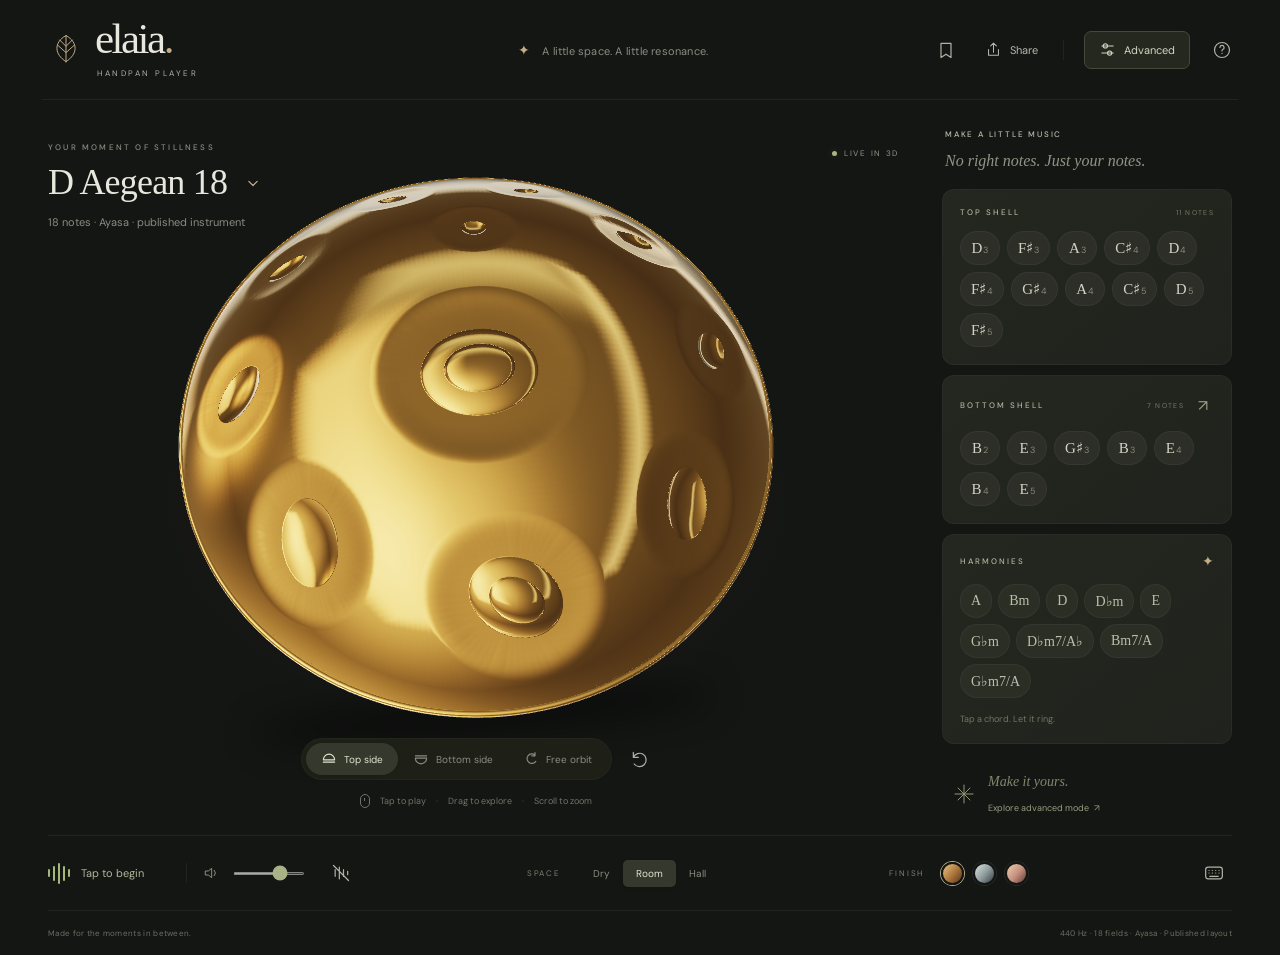
==== Elaia-handpan-player/index.html @ cd53989a "Publish Elaia player with a repeatable GitHub Pages workflow" ====
<!doctype html>
<html lang="en">
<head>
  <meta charset="utf-8">
  <meta name="viewport" content="width=device-width, initial-scale=1, viewport-fit=cover">
  <meta name="theme-color" content="#141614">
  <meta name="description" content="A handpan, a little space, and you. Play a realistic 3D handpan, explore scales, and create an instrument of your own.">
  <title>Elaia — Handpan Player</title>
  <link rel="icon" href="data:image/svg+xml,%3Csvg xmlns='http://www.w3.org/2000/svg' viewBox='0 0 64 64'%3E%3Crect width='64' height='64' rx='16' fill='%23141614'/%3E%3Cellipse cx='32' cy='32' rx='21' ry='21' fill='none' stroke='%23c2a77e' stroke-width='2'/%3E%3Cellipse cx='32' cy='32' rx='7' ry='7' fill='%23c2a77e'/%3E%3C/svg%3E">
  <link rel="stylesheet" href="./style.css">
</head>
<body>
  <div class="app">
    <header class="masthead">
      <a class="brand" href="./" aria-label="Elaia handpan player home">
        <svg viewBox="0 0 40 40" aria-hidden="true"><path d="M20 34C7 26 6 13 20 5c14 8 13 21 0 29Z"/><path d="M20 5v29M11 16l9 8 9-8M13 10l7 7 7-7"/></svg>
        <span>elaia<span class="brand-dot">.</span><small>HANDPAN PLAYER</small></span>
      </a>
      <span class="header-caption"><span class="tiny-star">✦</span> A little space. A little resonance.</span>
      <nav class="header-actions" aria-label="Player controls">
        <button id="library-btn" class="icon-button" aria-label="Saved layouts" title="Saved layouts"><svg viewBox="0 0 24 24"><path d="M6 4h12v17l-6-4-6 4Z"/></svg></button>
        <button id="share-btn" class="quiet-button"><svg viewBox="0 0 24 24"><path d="M12 16V3m-4 4 4-4 4 4M5 12v8h14v-8"/></svg><span>Share</span></button>
        <span class="header-divider"></span>
        <button id="advanced-btn" class="advanced-button" aria-pressed="false"><svg viewBox="0 0 24 24"><path d="M4 7h16M4 17h16"/><circle cx="9" cy="7" r="3"/><circle cx="15" cy="17" r="3"/></svg><span>Advanced</span></button>
        <button id="help-btn" class="icon-button help-button" aria-label="How to play"><svg viewBox="0 0 24 24"><circle cx="12" cy="12" r="9"/><path d="M9.5 9a2.5 2.5 0 1 1 3.3 2.4c-.8.4-.8 1.1-.8 1.8M12 16v.2"/></svg></button>
      </nav>
    </header>

    <main class="workspace">
      <section id="stage" class="stage" aria-label="3D handpan">
        <div class="instrument-heading">
          <span class="eyebrow">YOUR MOMENT OF STILLNESS</span>
          <button id="scale-btn" class="scale-button" aria-haspopup="dialog"><h1 id="scale-title">D Aegean 18</h1><svg viewBox="0 0 24 24"><path d="m7 10 5 5 5-5"/></svg></button>
          <p><span id="scale-subtitle">18 notes · Ayasa · published instrument</span><span id="custom-badge" class="custom-badge" hidden>Custom</span></p>
        </div>
        <div class="stage-badge"><span class="status-dot"></span><span>LIVE IN 3D</span></div>
        <div class="instrument-glow" aria-hidden="true"></div>
        <div class="ground-shadow" aria-hidden="true"></div>
        <canvas id="instrument" aria-label="Interactive 3D handpan. Tap a tone field to play; drag the shell to rotate." tabindex="0"></canvas>
        <div id="field-labels" class="field-labels" aria-hidden="true"></div>
        <div id="graphics-error" class="graphics-error" hidden><p>3D rendering is unavailable in this browser.</p><small>You can still play every note using the note buttons or keyboard.</small></div>
        <div id="edit-banner" class="edit-banner" hidden><span id="edit-message">Select a tone field to change its note.</span><button id="done-edit" class="text-button">Done <span>✓</span></button></div>
        <div class="view-controls">
          <div class="segmented view-segment" role="group" aria-label="Instrument view">
            <button data-view="top" class="active" aria-pressed="true"><svg viewBox="0 0 20 20"><path d="M3 11a7 7 0 0 1 14 0ZM3 14h14"/></svg>Top side</button>
            <button data-view="bottom" aria-pressed="false"><svg viewBox="0 0 20 20"><path d="M3 9a7 7 0 0 0 14 0ZM3 6h14"/></svg>Bottom side</button>
            <button data-view="free" aria-pressed="false"><svg viewBox="0 0 20 20"><path d="M15 5a6 6 0 1 0 1 8M15 2v4h-4"/></svg>Free orbit</button>
          </div>
          <button id="reset-view" class="icon-button" aria-label="Reset camera" title="Reset camera"><svg viewBox="0 0 24 24"><path d="M4 10a8 8 0 1 1 1 8M4 4v6h6"/></svg></button>
        </div>
        <p id="stage-hint" class="stage-hint"><span class="mouse-icon"></span> Tap to play <span>·</span> Drag to explore <span>·</span> Scroll to zoom</p>
      </section>

      <aside class="side-panel" aria-label="Notes and instrument settings">
        <div class="panel-intro"><span class="eyebrow">MAKE A LITTLE MUSIC</span><p>No right notes. Just your notes.</p></div>
        <section class="note-card">
          <div class="card-heading"><h2>TOP SHELL</h2><span id="top-count">9 NOTES</span></div>
          <div id="top-notes" class="note-grid"></div>
        </section>
        <section class="note-card bottom-card">
          <div class="card-heading"><h2>BOTTOM SHELL</h2><span id="bottom-count"></span><button id="bottom-view" class="mini-button" aria-label="View bottom shell" title="View bottom shell">↗</button></div>
          <div id="bottom-notes" class="note-grid"></div>
          <p id="bottom-empty" class="empty-notes">A little room for more.<br><button id="add-bottom-link" class="text-button">Add notes in advanced mode <span>↗</span></button></p>
        </section>
        <section class="note-card chord-card">
          <div class="card-heading"><h2>HARMONIES</h2><span class="tiny-star">✦</span></div>
          <div id="chords" class="chord-grid"></div>
          <p class="card-footnote">Tap a chord. Let it ring.</p>
        </section>

        <section id="advanced-panel" class="advanced-panel" hidden>
          <div class="section-divider"><span>YOUR INSTRUMENT, YOUR WAY</span></div>
          <div class="setting-row"><label>Sound</label><div class="segmented"><button data-sound="ayasa" class="active" aria-pressed="true">Ayasa previews</button><button data-sound="modeled" aria-pressed="false">Modeled</button></div></div>
          <p id="sample-status" class="editor-hint" aria-live="polite">Ayasa preview recordings · load when you begin</p>
          <div class="setting-row"><label>Concert pitch</label><div id="pitch-control" class="segmented"><button data-pitch="440" class="active" aria-pressed="true">440 Hz</button><button data-pitch="432" aria-pressed="false">432 Hz</button></div></div>
          <div class="setting-row"><label>Transpose</label><div class="stepper"><button id="transpose-down" aria-label="Transpose down one semitone">−</button><output id="transpose-value">Original</output><button id="transpose-up" aria-label="Transpose up one semitone">+</button></div></div>
          <div class="editor-heading"><h2>LAYOUT EDITOR</h2><div class="history-controls"><button id="undo-btn" class="mini-button" aria-label="Undo" disabled>↶</button><button id="redo-btn" class="mini-button" aria-label="Redo" disabled>↷</button></div></div>
          <div class="segmented editor-tools" role="group" aria-label="Editing tool"><button data-tool="select" class="active" aria-pressed="true">Edit &amp; drag</button><button data-tool="add" aria-pressed="false">+ Add note</button></div>
          <p id="editor-hint" class="editor-hint">Click to edit a note. Drag a field to move it.</p>
          <div id="add-settings" class="add-settings" hidden><div class="add-inputs"><label>Note<select id="add-note" aria-label="Note to add"></select></label><label>Shell<select id="add-side" aria-label="Shell for new note"><option value="top">Top</option><option value="bottom">Bottom</option></select></label></div><button id="place-note-btn" class="primary-button">Add note</button><p>Placed in an open spot automatically. Drag it anywhere after adding.</p></div>
          <div id="field-inspector" class="field-inspector" hidden>
            <div class="inspector-heading"><span>SELECTED TONE FIELD</span><div class="inspector-actions"><button id="audition-btn" class="mini-button" aria-label="Play selected note">▷</button><button id="close-inspector" class="mini-button" aria-label="Close tone field editor">×</button></div></div>
            <div class="note-editor"><select id="field-note" aria-label="Tone field note"></select><span id="field-frequency"></span></div>
            <div class="field-semitones"><button id="field-down" class="subtle-button">− semitone</button><button id="field-up" class="subtle-button">+ semitone</button></div>
            <div class="setting-row"><label>Shell</label><div class="segmented"><button data-side="top" aria-pressed="true">Top</button><button data-side="bottom" aria-pressed="false">Bottom</button></div></div>
            <div class="setting-row"><label for="field-shape">Field shape</label><select id="field-shape" aria-label="Tone field shape"><option value="dome">Convex · dome</option><option value="dimple">Concave · dimple</option><option value="pure">Pure · small dimple</option></select></div>
            <label class="range-label" for="field-size">Field size <output id="field-size-value"></output></label><input id="field-size" type="range" min="0.07" max="0.4" step="0.005">
            <label class="range-label" for="field-angle">Rotation <output id="field-angle-value"></output></label><input id="field-angle" type="range" min="-180" max="180" step="1">
            <button id="remove-field" class="danger-button"><svg viewBox="0 0 24 24"><path d="M4 7h16M9 7V4h6v3M6 7l1 13h10l1-13M10 11v5M14 11v5"/></svg>Remove tone field</button>
          </div>
          <button id="save-btn" class="primary-button"><svg viewBox="0 0 24 24"><path d="M5 3h12l4 4v14H3V3ZM7 3v6h9V3M7 21v-8h10v8"/></svg>Save this instrument</button>
          <button id="reset-layout" class="text-button reset-layout">Restore original layout</button>
        </section>
        <div id="normal-panel-footer" class="panel-footer"><svg viewBox="0 0 24 24"><path d="M12 3v18M3 12h18M6 6l12 12M6 18 18 6"/></svg><p>Make it yours.<br><button id="customize-link" class="text-button">Explore advanced mode <span>↗</span></button></p></div>
      </aside>
    </main>

    <div class="bottom-bar">
      <div class="sound-controls">
        <button id="sound-btn" class="sound-button" aria-label="Enable audio"><span class="sound-wave"><i></i><i></i><i></i><i></i><i></i></span><span id="sound-label">Tap to begin</span></button>
        <span class="toolbar-divider"></span>
        <label class="volume-control" title="Volume"><svg viewBox="0 0 24 24" aria-hidden="true"><path d="m4 9 4 0 5-4v14l-5-4H4ZM17 8a6 6 0 0 1 0 8"/></svg><input id="volume" type="range" aria-label="Volume" min="0" max="1" step="0.01" value="0.7"></label>
        <button id="damp-btn" class="icon-button" aria-label="Damp all notes" title="Damp all notes (M)"><svg viewBox="0 0 24 24"><path d="M5 8v8M10 5v14M15 8v8M20 10v4M3 3l18 18"/></svg></button>
      </div>
      <div class="ambience-control"><span class="toolbar-label">SPACE</span><div class="segmented"><button data-space="dry" aria-pressed="false">Dry</button><button data-space="room" class="active" aria-pressed="true">Room</button><button data-space="hall" aria-pressed="false">Hall</button></div></div>
      <div class="finish-control"><span class="toolbar-label">FINISH</span><button data-finish="ember" class="finish-swatch ember active" aria-label="Ember bronze finish" aria-pressed="true" title="Ember bronze"></button><button data-finish="silver" class="finish-swatch silver" aria-label="Brushed steel finish" aria-pressed="false" title="Brushed steel"></button><button data-finish="rose" class="finish-swatch rose" aria-label="Rose copper finish" aria-pressed="false" title="Rose copper"></button></div>
      <button id="keyboard-btn" class="icon-button" aria-label="Show keyboard shortcuts" aria-pressed="false" title="Keyboard shortcuts"><svg viewBox="0 0 24 24"><rect x="2" y="5" width="20" height="14" rx="3"/><path d="M6 9h.1M10 9h.1M14 9h.1M18 9h.1M6 12h.1M10 12h.1M14 12h.1M18 12h.1M7 16h10"/></svg></button>
    </div>
    <footer class="page-footer"><span>Made for the moments in between.</span><span id="instrument-meta">440 Hz · 18 fields · Ayasa · Published layout</span></footer>
  </div>

  <dialog id="scale-dialog" class="modal scale-modal">
    <div class="modal-heading"><div><span class="eyebrow">FIND YOUR VOICE</span><h2>A world of scales.</h2></div><button class="icon-button close-dialog" aria-label="Close scale picker">×</button></div>
    <label class="search-box"><svg viewBox="0 0 24 24"><circle cx="10" cy="10" r="6"/><path d="m15 15 5 5"/></svg><input id="scale-search" type="search" placeholder="Search a scale, key, or number of notes…" aria-label="Search scales"></label>
    <div id="scale-filters" class="scale-filters"><button data-family="All" class="active">15 Ayasa instruments</button></div>
    <div id="scale-list" class="scale-list"></div>
    <p class="modal-footnote">Every scale is a different place to wander. Your current instrument is remembered automatically.</p>
  </dialog>
  <dialog id="save-dialog" class="modal compact-modal">
    <div class="modal-heading"><div><span class="eyebrow">KEEP THE GOOD THINGS</span><h2>Save your instrument.</h2></div><button class="icon-button close-dialog" aria-label="Close save dialog">×</button></div>
    <form id="save-form"><label for="layout-name">Instrument name</label><input id="layout-name" maxlength="64" required placeholder="My evening handpan"><p>Keep a named copy on this device and get a link that recreates the whole instrument.</p><button class="primary-button" type="submit">Save &amp; get link</button></form>
  </dialog>
  <dialog id="library-dialog" class="modal compact-modal">
    <div class="modal-heading"><div><span class="eyebrow">YOUR COLLECTION</span><h2>Saved instruments.</h2></div><button class="icon-button close-dialog" aria-label="Close saved layouts">×</button></div>
    <div id="saved-list" class="saved-list"></div>
    <div class="library-actions"><button id="new-save-btn" class="primary-button">Save current</button><button id="export-btn" class="subtle-button">Export JSON ↗</button><button id="import-btn" class="subtle-button">Import JSON</button><input id="import-file" type="file" accept=".json,application/json" hidden></div>
  </dialog>
  <dialog id="share-dialog" class="modal compact-modal">
    <div class="modal-heading"><div><span class="eyebrow">A LITTLE RESONANCE, TOGETHER</span><h2 id="share-heading">Pass it on.</h2></div><button class="icon-button close-dialog" aria-label="Close sharing">×</button></div>
    <p>This link carries your notes, both shell layouts, tuning, and finish. Anyone with it can play your instrument.</p>
    <p id="share-saved" class="share-saved" hidden></p>
    <p id="share-local" hidden>This address is local to this device. Open Elaia on a publicly hosted address to share it with someone else.</p>
    <label for="share-url">Instrument link</label><input id="share-url" readonly><button id="copy-link-btn" class="primary-button">Copy link</button><button id="native-share-btn" class="subtle-button native-share" hidden>Share with an app ↗</button>
  </dialog>
  <dialog id="help-dialog" class="modal compact-modal">
    <div class="modal-heading"><div><span class="eyebrow">LESS THINKING, MORE PLAYING</span><h2>Meet your handpan.</h2></div><button class="icon-button close-dialog" aria-label="Close help">×</button></div>
    <div class="help-items"><p><b>Play.</b> Tap a tone field or a note button. Use more than one finger for chords. Tap the bare shell for a percussive touch.</p><p><b>Explore.</b> Drag the shell to orbit. Scroll or pinch to zoom. Flip to the bottom to discover another side. Right or middle drag always orbits, including while editing.</p><p><b>Make it yours.</b> In Advanced, click a field to change its pitch or drag it directly to move it. Add note places your chosen pitch automatically on either shell; drag it to adjust. Tuning, transpose, size, and rotation are here too.</p><p><b>Keep it.</b> Your current layout stays on this device automatically. Save &amp; get link keeps a named copy and gives you a URL that recreates it, including every custom field.</p><p><b>Keyboard.</b> <kbd>Space</kbd> plays the first field, then <kbd>A</kbd> through <kbd>;</kbd>, then <kbd>Q</kbd> through <kbd>P</kbd>. Hold <kbd>Shift</kbd> for a soft touch; <kbd>Alt</kbd> for a stronger strike. <kbd>M</kbd> damps. <kbd>Esc</kbd> exits editing.</p></div>
  </dialog>
  <div id="toast" class="toast" role="status" aria-live="polite" hidden></div>
  <noscript><p class="noscript">Elaia needs JavaScript to render and play your handpan.</p></noscript>
  <script type="module" src="./app.js"></script>
</body>
</html>
---- Elaia-handpan-player/style.css ----
@font-face{font-family:Elaia Sans;src:url("./fonts/dm-sans.ttf") format("truetype");font-display:swap;font-weight:100 900}
:root{color-scheme:dark;--bg:#141614;--panel:#1c1f1b;--card:#22241f;--line:#ffffff0f;--text:#e8e7de;--muted:#8a8c80;--accent:#c5ad86;--gold:#d5b486;--sans:"Elaia Sans",sans-serif;--serif:Georgia,"Times New Roman",serif}
*{box-sizing:border-box}
body{margin:0;background:var(--bg);color:var(--text);font-family:var(--sans);font-size:13px;-webkit-font-smoothing:antialiased}
button,input,select{font:inherit}
button{cursor:pointer;color:inherit;border:0;background:none;touch-action:manipulation}
button,a,canvas{-webkit-tap-highlight-color:transparent}
button:disabled{opacity:.3;cursor:default}
button,select,a,input{outline-offset:5px}
button:focus-visible,a:focus-visible,select:focus-visible,input:focus-visible{outline:2px solid var(--accent)}
button{transition:background .18s,color .18s,border-color .18s}
svg{width:20px;height:20px;fill:none;stroke:currentColor;stroke-width:1.45;stroke-linecap:round;stroke-linejoin:round;flex-shrink:0}
[hidden]{display:none!important}
.app{max-width:1920px;margin:auto;min-height:100svh;display:flex;flex-direction:column}
.masthead{height:100px;min-height:100px;margin:0 42px;padding:0 6px;display:flex;align-items:center;justify-content:space-between;border-bottom:1px solid var(--line);gap:24px}
.brand{display:flex;align-items:center;gap:11px;text-decoration:none;color:var(--text)}
.brand>svg{height:44px;width:36px;color:var(--accent);stroke-width:1.1}
.brand>span{font:43px/.85 var(--serif);letter-spacing:-2.5px}.brand-dot{color:var(--accent)}
.brand small{display:block;font:8px var(--sans);letter-spacing:2.5px;padding:10px 0 0 2px;color:#afb1a3}
.header-caption{color:var(--muted);font-size:11px;letter-spacing:.2px;margin-left:100px}
.tiny-star{color:var(--accent);font-size:14px}.header-caption .tiny-star{margin-right:9px}
.header-actions{display:flex;align-items:center;gap:16px}
.icon-button{display:grid;place-items:center;width:36px;height:36px;border-radius:8px;color:#afb2a5;flex-shrink:0}
.icon-button:hover{background:#ffffff08;color:var(--text)}
.quiet-button,.advanced-button{display:flex;align-items:center;gap:8px;font-size:11px;height:38px;border-radius:7px}
.quiet-button{color:#b5b8ab;padding:0 5px}.quiet-button:hover{color:var(--text)}
.quiet-button svg,.advanced-button svg{width:17px;height:17px}
.advanced-button{border:1px solid #45493a;background:#24281e;padding:0 14px;color:#d3d7c2}
.advanced-button:hover,.advanced-button[aria-pressed=true]{background:#3b402c;border-color:#656e4b}
.header-divider{height:20px;width:1px;background:var(--line);margin:0 4px}
.help-button{width:26px}
.workspace{display:grid;grid-template-columns:minmax(0,1fr) 290px;gap:38px;padding:0 48px;flex:1;min-height:660px}
.stage{position:relative;min-width:0;min-height:660px;z-index:0}
.instrument-heading{position:absolute;top:37px;left:0;z-index:2;pointer-events:none}
.eyebrow{color:var(--muted);font-size:8px;font-weight:500;letter-spacing:2.2px}
.scale-button{pointer-events:auto;display:flex;align-items:center;gap:16px;padding:9px 0 0}
h1{font:normal 36px/1.1 var(--serif);letter-spacing:-.8px;margin:0}
.scale-button svg{width:20px;color:var(--accent);transition:transform .2s}
.scale-button:hover svg{transform:translateY(3px)}
.instrument-heading p{font-size:11px;color:var(--muted);margin-top:12px;display:flex;gap:10px;align-items:center}
.custom-badge{font-size:9px;color:var(--accent);padding:3px 6px;border:1px solid #c5ad8630;border-radius:4px}
.stage-badge{position:absolute;right:5px;top:48px;display:flex;align-items:center;gap:7px;font-size:8px;letter-spacing:1.7px;color:#919684}
.status-dot{width:5px;height:5px;background:#a7b87e;border-radius:50%;box-shadow:0 0 9px #8aab4444}
#instrument{position:absolute;inset:0;width:100%;height:100%;z-index:1;touch-action:none;outline-offset:-6px}
#instrument:focus{outline:none}#instrument:focus-visible{outline:1px solid #b9b89166}
.instrument-glow{position:absolute;left:10%;top:22%;width:80%;height:65%;background:radial-gradient(ellipse,#ab773715,transparent 67%);pointer-events:none}
.ground-shadow{position:absolute;left:24%;bottom:14%;width:54%;height:5%;border-radius:50%;background:#000;opacity:.5;filter:blur(18px);transform:rotate(-5deg)}
.view-controls{position:absolute;bottom:55px;left:50%;transform:translateX(-50%);display:flex;align-items:center;gap:12px;z-index:3;white-space:nowrap}
.segmented{display:flex;align-items:center;padding:3px;background:#20231d;border:1px solid #ffffff07;border-radius:7px}
.segmented button{padding:7px 10px;font-size:10px;color:var(--muted);border-radius:5px;white-space:nowrap}
.segmented button:hover{color:var(--text);background:#ffffff04}
.segmented button.active,.segmented button[aria-pressed=true]{background:#35392d;color:#e0e3d0;box-shadow:0 1px 3px #0002}
.view-segment{background:#20231ae0;backdrop-filter:blur(10px);border-radius:30px;padding:4px}
.view-segment button{border-radius:20px;display:flex;align-items:center;gap:7px;padding:8px 15px;font-size:10px}
.view-segment button svg{width:16px;height:16px}
.view-controls>.icon-button{width:27px}
.stage-hint{position:absolute;bottom:18px;left:0;right:0;text-align:center;font-size:9px;color:#6f7467;display:flex;align-items:center;justify-content:center;gap:10px;z-index:2;pointer-events:none}
.stage-hint>span:not(.mouse-icon){color:#4d5344}
.mouse-icon{width:10px;height:14px;border:1px solid #6f7467;border-radius:5px;position:relative}
.mouse-icon:before{content:"";position:absolute;top:3px;left:3px;height:3px;border-left:1px solid}
.side-panel{align-self:center;padding:24px 0 16px;position:relative;z-index:2}
.panel-intro{padding:0 3px 19px}.panel-intro .eyebrow{font-size:8px;letter-spacing:1.8px;color:#b9beab}.panel-intro p{font:italic 16px var(--serif);color:#8f9584;margin:11px 0 0}
.note-card{background:linear-gradient(140deg,#24271f,#20231d);padding:17px;border:1px solid #ffffff09;border-radius:12px;margin-bottom:10px}
.card-heading{display:flex;align-items:center;justify-content:space-between;gap:8px;margin-bottom:14px}
.card-heading h2,.editor-heading h2{font-size:8px;font-weight:500;letter-spacing:2px;margin:0;color:#aeb49e}
.card-heading>span:not(.tiny-star){font-size:7px;letter-spacing:1.3px;color:#737b65}
.note-grid{display:flex;gap:7px;flex-wrap:wrap}
.note-chip{position:relative;min-width:40px;min-height:34px;padding:6px 10px;background:#2c2e27;border:1px solid #ffffff0b;border-radius:22px;font:15px var(--serif);color:#d1d4c2}
.note-chip sub{font:9px var(--sans);color:#858b78;margin-left:1px;vertical-align:baseline}
.note-chip:hover{border-color:#a08c6266;background:#38392d}
.note-chip.selected{border-color:var(--accent);background:#443c2e;color:#f1d6ac;box-shadow:0 0 15px #b7945020}
.note-chip.sounding{color:#f4d8a6;border-color:#d3ad68;background:#51432d;box-shadow:0 0 18px #d4ab6630}
.note-chip kbd{position:absolute;bottom:-4px;right:0;font:7px var(--sans);color:#e4d8ba;background:#55513f;padding:1px 3px;border-radius:3px}
.bottom-card .card-heading>span{margin-left:auto}.mini-button{font-size:16px;padding:0;color:#959c83;min-width:22px;min-height:24px}.mini-button:hover{color:var(--accent)}
.empty-notes{font-size:11px;color:#858c76;line-height:1.8;margin:0 0 2px}
.text-button{padding:0;font-size:10px;color:#c0c6ae}.text-button span{color:#8f987b;margin-left:3px}.text-button:hover{color:var(--gold)}
.empty-notes .text-button{font-size:9px;color:#a1aa8f}
.chord-grid{display:flex;flex-wrap:wrap;gap:6px}
.chord-chip{font:14px var(--serif);padding:7px 10px;min-height:34px;border:1px solid #ffffff0b;border-radius:22px;color:#b9c0aa;background:#2a2e24}
.chord-chip:hover,.chord-chip.sounding{border-color:#727e4c;color:#dee9be;background:#363f27}
.card-footnote{font-size:9px;color:#6e7860;margin:15px 0 1px}
.panel-footer{display:flex;gap:12px;align-items:center;padding:15px 10px 0;color:#7f896e}.panel-footer>svg{color:#8d9877;width:24px;height:24px;stroke-width:1}
.panel-footer p{font:italic 14px/1.8 var(--serif);margin:0}.panel-footer button{font-family:var(--sans);font-style:normal;font-size:9px;color:#939e80}
.bottom-bar{min-height:76px;margin:0 48px;border-top:1px solid var(--line);border-bottom:1px solid var(--line);display:flex;align-items:center;justify-content:space-between;gap:22px}
.sound-controls,.ambience-control,.finish-control{display:flex;align-items:center;gap:16px}
.sound-button{display:flex;align-items:center;gap:11px;color:#aeb699;font-size:11px;padding:8px 0;min-width:122px}
.sound-wave{height:22px;display:flex;align-items:center;gap:3px}.sound-wave i{width:2px;background:#a5b879;border-radius:2px;height:8px}.sound-wave i:nth-child(2),.sound-wave i:nth-child(4){height:15px}.sound-wave i:nth-child(3){height:21px}
.sound-button.is-on .sound-wave i{animation:wave 1.4s ease-in-out infinite alternate}.sound-button.is-on .sound-wave i:nth-child(2){animation-delay:-.8s}.sound-button.is-on .sound-wave i:nth-child(3){animation-delay:-.3s}.sound-button.is-on .sound-wave i:nth-child(4){animation-delay:-.5s}
@keyframes wave{to{transform:scaleY(.5);opacity:.7}}
.toolbar-divider{height:20px;width:1px;background:var(--line)}
.volume-control{display:flex;gap:12px;align-items:center;color:#8c977b}.volume-control svg{width:16px;height:16px}.volume-control input{width:72px}
input[type=range]{accent-color:#a9b187;height:3px;cursor:pointer}
.toolbar-label{font-size:8px;letter-spacing:1.8px;color:#7a826f}
.ambience-control .segmented{background:none;border:0}.ambience-control .segmented button{padding:7px 13px;font-size:10px}
.finish-control{gap:9px}.finish-control>.toolbar-label{margin-right:8px}
.finish-swatch{width:23px;height:23px;border-radius:50%;border:2px solid var(--bg);position:relative;box-shadow:0 0 0 1px #ffffff15}
.finish-swatch.ember{background:linear-gradient(130deg,#ebc383,#ae783c 52%,#57341c)}.finish-swatch.silver{background:linear-gradient(130deg,#dfe4e4,#8f9c9d 52%,#343f42)}.finish-swatch.rose{background:linear-gradient(130deg,#eed0ae,#c6917f 52%,#613d32)}
.finish-swatch.active{box-shadow:0 0 0 1px #b4aa87}.finish-swatch:hover{transform:scale(1.08)}
.page-footer{display:flex;align-items:center;justify-content:space-between;margin:0 48px;min-height:44px;font-size:8px;color:#69705f;letter-spacing:.3px}
.page-footer i{font-style:normal;margin:0 9px;color:#434b3a}
.field-labels{position:absolute;inset:0;pointer-events:none;z-index:2;overflow:hidden}
.field-label{position:absolute;transform:translate(-50%,-50%);color:#fff4dd;background:#1618119c;border:1px solid #e8d4af30;border-radius:20px;padding:4px 8px;font-size:10px;backdrop-filter:blur(4px);white-space:nowrap;opacity:.9}
.field-label.selected{background:#cbb086e6;color:#262019;border-color:#f6dcb9}
.edit-banner{position:absolute;bottom:112px;left:50%;transform:translateX(-50%);display:flex;gap:18px;align-items:center;border:1px solid #8a936a30;background:#24281ee8;backdrop-filter:blur(12px);border-radius:8px;z-index:3;padding:12px 16px;font-size:11px;color:#c7ccb8;max-width:90%;white-space:nowrap}
.graphics-error{position:absolute;top:42%;left:20%;right:20%;text-align:center;z-index:2;color:#d1c7ac;line-height:1.7;background:#20221ac9;padding:20px;border-radius:12px}
.graphics-error small{color:#9c9f8c}
.advanced-panel{margin-top:23px}.section-divider{border-top:1px solid #ffffff13;margin:5px 0 20px;padding-top:18px;font-size:7px;letter-spacing:1.7px;color:#8e967e}
.setting-row{display:flex;align-items:center;justify-content:space-between;gap:8px;margin-bottom:15px}.setting-row>label{font-size:11px;color:#acb29d}
.stepper{display:flex;align-items:center;border:1px solid #ffffff0b;background:#22261d;border-radius:7px}.stepper button{padding:6px 11px;font-size:17px;color:#c1c9ac}.stepper output{min-width:76px;text-align:center;font-size:10px;color:#9fa98b}
.editor-heading{display:flex;justify-content:space-between;align-items:center;margin:26px 0 12px}.history-controls{display:flex;gap:5px}
.editor-tools button{flex:1;padding:8px 12px}
.editor-hint{color:#89967a;font-size:10px;line-height:1.6;margin:11px 0 15px}
.add-settings{display:flex;align-items:center;flex-wrap:wrap;gap:10px;font-size:11px;color:#b7bda8}.add-settings p{font-size:10px;line-height:1.6;color:#8e987d;margin:0}
.add-inputs{display:flex;width:100%;gap:12px}.add-inputs label{display:flex;flex:1;flex-direction:column;gap:6px;font-size:10px}.add-inputs select{width:100%}.add-settings .primary-button{margin:0;min-height:38px}.share-saved{padding:10px 13px;border:1px solid #92aa5644;border-radius:7px;background:#92aa5610}.saved-share{font-size:10px;color:#bac2aa;padding:10px 5px}
select{background:#2b3023;border:1px solid #4c5540;color:#e2e7d6;padding:8px 10px;border-radius:6px}
.field-inspector{border:1px solid #7e895533;background:#20261b;border-radius:10px;padding:15px;margin:15px 0}
.inspector-heading{display:flex;justify-content:space-between;align-items:center;color:#8b9876;font-size:7px;letter-spacing:1.6px}
.inspector-actions{display:flex;gap:7px}
.note-editor{display:flex;justify-content:space-between;align-items:center;margin:11px 0}.note-editor select{font:22px var(--serif);min-width:105px}.note-editor>span{font-size:10px;color:#8e9a7a}
.field-semitones{display:flex;gap:8px;margin:10px 0 20px}.field-semitones button{flex:1;font-size:9px;padding:6px}
.subtle-button{border:1px solid #ffffff13;border-radius:6px;padding:9px 12px;font-size:11px;color:#bac2aa;background:#252c1e}.subtle-button:hover{background:#35412a}
.range-label{display:flex;justify-content:space-between;font-size:10px;color:#a5b393;margin:15px 0 10px}.range-label output{color:#7f8d6c}.field-inspector>input{width:100%;margin:2px 0 5px}
.danger-button{display:flex;align-items:center;gap:6px;color:#b5957d;font-size:10px;margin-top:20px;padding:5px 0}.danger-button svg{width:14px;height:14px}.danger-button:hover{color:#e0a989}
.primary-button{display:flex;align-items:center;justify-content:center;gap:10px;width:100%;min-height:43px;background:#b9b891;color:#242719;border:1px solid #d4d0a730;border-radius:7px;font-size:11px;font-weight:500;margin-top:18px}
.primary-button:hover{background:#d1c6a0}.primary-button svg{width:16px;height:16px}
.reset-layout{display:block;margin:16px auto 8px;color:#858e74;font-size:9px}
body.advanced .workspace{grid-template-columns:minmax(0,1fr) 310px;align-items:start}
body.advanced .stage{position:sticky;top:0;height:min(820px,calc(100svh - 70px))}
body.advanced .side-panel{align-self:start;padding-top:35px}
body.advanced .panel-intro{display:none}
body.advanced .note-card{padding:14px;margin-bottom:8px}
body.advanced .note-chip{min-height:32px;padding:5px 10px;font-size:14px}
body.advanced .card-heading{margin-bottom:10px}
body.advanced .chord-card{display:none}
.modal{color:var(--text);border:1px solid #ffffff12;background:linear-gradient(145deg,#282c22,#1c2119);border-radius:18px;padding:30px;box-shadow:0 30px 120px #0008;width:660px;max-width:calc(100% - 32px);max-height:85svh;overflow:auto}
.modal::backdrop{background:#0a0d09bb;backdrop-filter:blur(12px)}
.modal-heading{display:flex;justify-content:space-between;align-items:start;gap:16px;margin-bottom:24px}.modal-heading h2{font:normal 30px/1.2 var(--serif);letter-spacing:-.4px;margin:11px 0 0}.close-dialog{font:25px var(--sans);margin-top:-6px}
.search-box{display:flex;align-items:center;gap:10px;padding:0 14px;background:#161c12;border:1px solid #454f354d;border-radius:8px;color:#839074}.search-box input{width:100%;border:0;background:none;outline:none;color:#d9e1ca;padding:14px 0;font-size:11px}.search-box svg{width:17px}.search-box input::placeholder{color:#758267}
.scale-filters{display:flex;gap:7px;flex-wrap:wrap;margin:20px 0}.scale-filters button{font-size:10px;color:#8e9b7a;padding:7px 10px;border-radius:6px}.scale-filters button.active{background:#455034;color:#d0deba}
.scale-list{display:grid;grid-template-columns:1fr 1fr;gap:9px;max-height:390px;overflow:auto;overscroll-behavior:contain}
.scale-option{display:flex;flex-direction:column;text-align:left;gap:8px;padding:17px;border:1px solid #ffffff0b;background:#30372750;border-radius:9px}
.scale-option:hover,.scale-option.current{background:#3c452d;border-color:#85975766}
.scale-option b{font:18px var(--serif);color:#d8dfc6}.scale-option span{font-size:9px;color:#85966f}.scale-option small{font-size:10px;color:#9eab8b;line-height:1.5}
.modal-footnote{color:#788868;font-size:10px;line-height:1.6;margin:22px 0 0}
.compact-modal{width:440px}.compact-modal>p,.compact-modal form>p{font-size:11px;line-height:1.8;color:#9daa88;margin:15px 0 20px}.compact-modal label{display:block;font-size:10px;color:#b1bda0;margin-bottom:9px}
.compact-modal input:not([type=file]){width:100%;padding:12px 14px;color:var(--text);background:#182014;border:1px solid #53634266;border-radius:7px}
#share-url{font-size:10px}.native-share{margin-top:10px;width:100%}
.help-items p{font-size:12px;line-height:1.8;color:#9eaf89;margin:18px 0}.help-items b{color:#dde6ce;font-weight:500}
kbd{font-size:10px;color:#d2dabb;background:#424b34;border:1px solid #76855c33;padding:1px 4px;border-radius:3px}
.saved-list{display:flex;flex-direction:column;gap:8px}.saved-item{display:flex;gap:8px;align-items:center;border:1px solid #ffffff0a;background:#30392780;border-radius:7px;padding:5px 8px}
.saved-load{flex:1;text-align:left;padding:10px}.saved-load b{font:18px var(--serif);display:block;margin-bottom:6px}.saved-load span{font-size:9px;color:#90a07d}.saved-remove{font-size:18px;color:#8e987c;padding:10px}
.library-actions{display:flex;flex-wrap:wrap;gap:8px;margin-top:16px}.library-actions .primary-button{margin:0}.library-actions .subtle-button{flex:1;margin-top:2px}
.empty-library{font-size:12px;color:#a1b18b;line-height:1.8;padding:5px 0 15px}
.toast{position:fixed;bottom:34px;left:50%;transform:translateX(-50%);z-index:20;background:#404b2feF;border:1px solid #a1af7944;border-radius:9px;padding:13px 20px;color:#e0e8ce;font-size:12px;max-width:calc(100% - 28px);box-shadow:0 8px 35px #0004}
.noscript{padding:24px;text-align:center;color:var(--accent)}
@media(min-width:1600px){.workspace{padding:0 70px;gap:55px;grid-template-columns:minmax(0,1fr) 330px}.masthead,.bottom-bar,.page-footer{margin-left:70px;margin-right:70px}.stage{min-height:780px}.note-card{padding:24px}.note-chip{min-width:45px;min-height:39px}.side-panel{padding-top:40px}.stage-hint{bottom:22px}.view-controls{bottom:60px}.instrument-heading{top:46px}}
@media(max-width:1100px){.masthead{margin:0 26px;height:88px;min-height:88px}.header-caption{margin-left:0;font-size:10px}.workspace{padding:0 30px;gap:20px;grid-template-columns:minmax(0,1fr) 250px;min-height:600px}.stage{min-height:600px}.note-card{padding:16px}.note-chip{padding:6px 10px;min-width:39px;font-size:14px}.bottom-bar,.page-footer{margin-left:30px;margin-right:30px}.bottom-bar{gap:15px}.sound-controls{gap:9px}.ambience-control{gap:7px}.finish-control{gap:7px}.instrument-heading h1{font-size:32px}.stage-badge{top:45px;font-size:7px}.header-actions{gap:10px}}
@media(max-width:820px){.header-caption{display:none}.workspace{grid-template-columns:minmax(0,1fr) 225px;padding:0 22px;gap:15px}.stage{min-height:550px}.workspace{min-height:550px}.instrument-heading{top:30px}.instrument-heading .eyebrow{font-size:7px;letter-spacing:1.7px}.stage-badge{display:none}.note-card{padding:14px}.note-grid{gap:5px}.note-chip{min-width:36px;padding:6px 8px}.panel-intro p{font-size:14px}.bottom-bar,.page-footer{margin-left:22px;margin-right:22px}.toolbar-label{display:none}.volume-control{gap:8px}.volume-control input{width:60px}.ambience-control .segmented button{padding:7px 9px}.sound-button{min-width:106px;font-size:10px}.view-segment button{padding:8px 10px;font-size:9px;gap:4px}.view-controls{gap:5px}.page-footer{font-size:7px}body.advanced .workspace{grid-template-columns:minmax(0,1fr) 270px}}
@media(max-width:620px){
  .masthead{height:80px;min-height:80px;margin:0 20px;padding:0;gap:10px}.brand>span{font-size:35px}.brand>svg{height:36px;width:28px}.brand{gap:8px}.brand small{font-size:6px;letter-spacing:1.8px;padding-top:8px}.header-actions{gap:8px}.header-divider,.help-button{display:none}.quiet-button{padding:0 4px}.quiet-button span{display:none}.advanced-button{padding:0 10px;height:34px;font-size:10px}.header-actions>.icon-button{width:28px}.advanced-button svg{width:15px}
  .workspace{display:flex;flex-direction:column;padding:0 20px;gap:0;min-height:0}.stage{height:490px;min-height:0;margin:0 -20px}.instrument-heading{top:26px;left:24px}.instrument-heading h1{font-size:31px}.instrument-heading p{font-size:10px;margin-top:10px}.instrument-heading .eyebrow{font-size:6px;letter-spacing:1.7px}.stage-hint{font-size:8px;bottom:8px;gap:7px}.view-controls{bottom:41px}.view-segment button{padding:8px 13px;font-size:9px}.ground-shadow{bottom:20%}
  .side-panel{padding:6px 0 22px;width:100%;display:grid;grid-template-columns:1fr 1fr;gap:10px}.panel-intro,.panel-footer{display:none}.note-card{margin:0;padding:15px;border-radius:10px;min-width:0}.note-card:first-of-type{grid-column:1/-1}.card-heading{margin-bottom:12px}.note-grid{gap:6px}.note-chip{min-height:36px;min-width:42px;padding:6px 11px}.card-heading h2{font-size:7px;letter-spacing:1.5px}.card-heading>span:not(.tiny-star){font-size:6px;letter-spacing:1px}.chord-card .chord-chip{font-size:12px;padding:6px 8px;min-height:30px}.empty-notes{font-size:10px}.empty-notes .text-button{font-size:8px}.card-footnote{font-size:8px;margin-top:12px}
  .bottom-bar{flex-wrap:wrap;min-height:108px;gap:5px 16px;padding:12px 0;margin:0 20px}.sound-controls{order:0;flex:1;gap:10px}.sound-button{min-width:110px}.volume-control input{width:64px}.finish-control{order:1}.finish-swatch{height:22px;width:22px}.ambience-control{order:2;flex:1}.ambience-control .toolbar-label{display:block;font-size:7px;margin-right:6px}.ambience-control .segmented button{font-size:9px;padding:7px 11px}#keyboard-btn{order:3;width:28px;height:28px}.sound-controls #damp-btn{width:25px;height:25px}.page-footer{margin:0 20px;min-height:45px}.page-footer>span:first-child{display:none}.page-footer>span:last-child{width:100%;text-align:center;font-size:7px}
  body.advanced .workspace{display:flex;align-items:stretch}body.advanced .stage{position:relative;height:490px;top:0}body.advanced .side-panel{display:grid;padding-top:8px}body.advanced .note-card{padding:14px;margin:0}body.advanced .note-card:first-of-type{grid-column:auto}body.advanced .note-chip{min-width:35px;padding:5px 8px}body.advanced .advanced-panel{grid-column:1/-1;margin-top:5px}.advanced-panel .section-divider{margin-top:12px}.field-inspector{padding:17px 20px;position:fixed;bottom:12px;left:12px;right:12px;z-index:8;max-height:47svh;overflow:auto;box-shadow:0 -10px 50px #0008;background:#252e1efa;backdrop-filter:blur(16px)}.edit-banner{bottom:93px;font-size:9px;gap:10px;padding:10px;max-width:calc(100% - 30px);white-space:normal}.edit-banner>.text-button{white-space:nowrap}.editor-hint{font-size:11px}.setting-row{margin-bottom:16px}.editor-tools button{padding:10px}.modal{padding:23px;max-height:88svh}.modal-heading h2{font-size:27px}.scale-list{grid-template-columns:1fr;max-height:48svh}.scale-option{padding:15px}.scale-filters{gap:3px}.scale-filters button{padding:7px;font-size:9px}.search-box input{font-size:10px}.toast{bottom:20px;font-size:11px;text-align:center}
  body.advanced .editor-tools{position:fixed;bottom:14px;left:14px;right:14px;z-index:7;background:#252e1efa;border-color:#727e4c66;box-shadow:0 -4px 25px #0005;backdrop-filter:blur(16px)}
  body.advanced .add-settings{position:fixed;bottom:64px;left:14px;right:14px;z-index:7;background:#252e1efa;padding:17px;border:1px solid #727e4c44;border-radius:10px;box-shadow:0 -6px 30px #0006;backdrop-filter:blur(16px)}
  body.advanced .page-footer{padding-bottom:65px}
  body.inspector-open .edit-banner{display:none}
}
@media(max-width:370px){.volume-control input{width:42px}.sound-controls{gap:6px}.sound-button{min-width:104px}.stage{height:450px}body.advanced .stage{height:450px}.view-segment button{padding:8px 10px}.masthead{margin:0 16px}.header-actions{gap:3px}.brand>span{font-size:32px}}
@media(prefers-reduced-motion:reduce){*,*:before,*:after{animation:none!important;transition:none!important}}
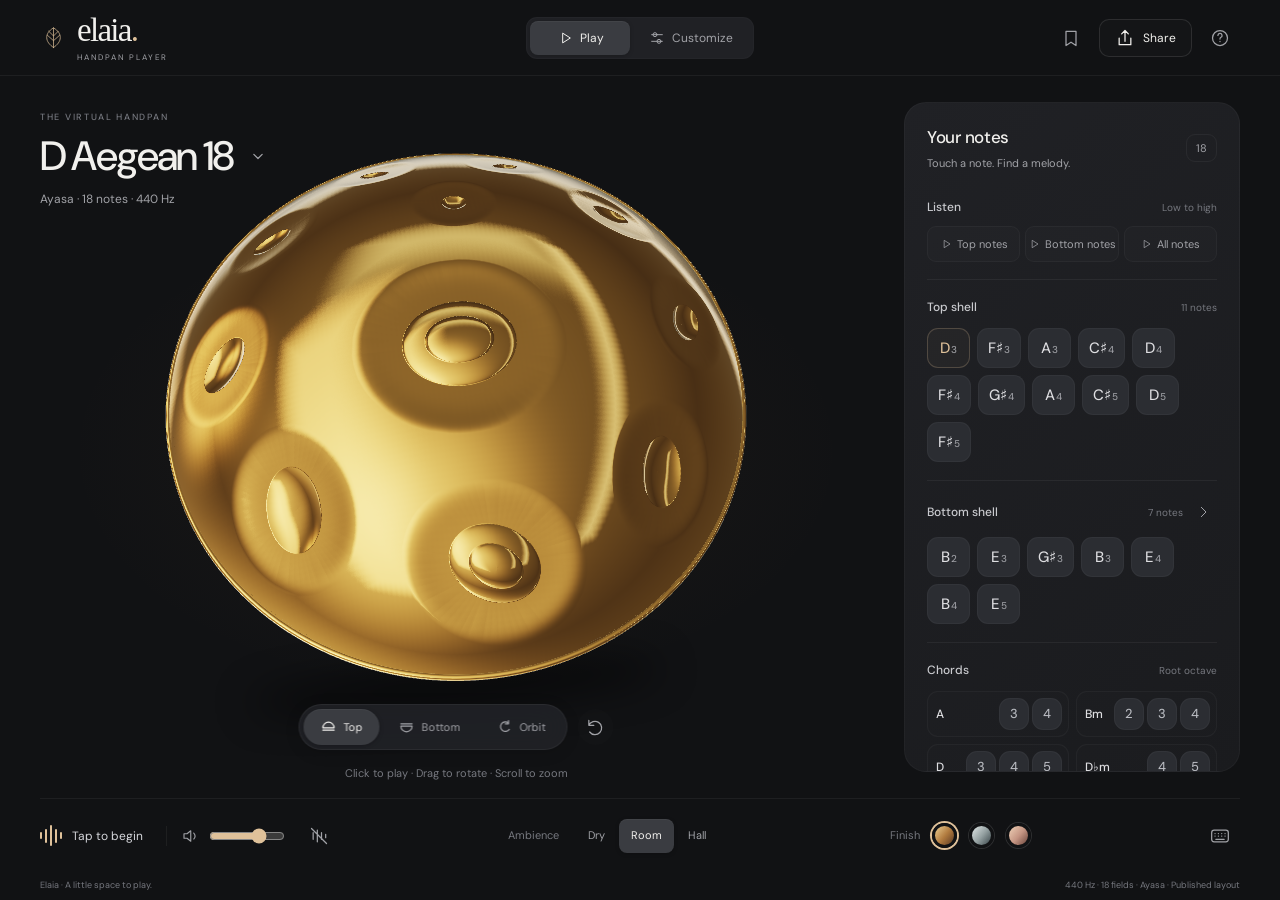
==== commit 7c854955: "Polish Elaia editing, playback, and automatic note arrangement" ====
--- a/Elaia-handpan-player/index.html
+++ b/Elaia-handpan-player/index.html
@@ -3,7 +3,7 @@
 <head>
   <meta charset="utf-8">
   <meta name="viewport" content="width=device-width, initial-scale=1, viewport-fit=cover">
-  <meta name="theme-color" content="#141614">
+  <meta name="theme-color" content="#111214">
   <meta name="description" content="A handpan, a little space, and you. Play a realistic 3D handpan, explore scales, and create an instrument of your own.">
   <title>Elaia — Handpan Player</title>
   <link rel="icon" href="data:image/svg+xml,%3Csvg xmlns='http://www.w3.org/2000/svg' viewBox='0 0 64 64'%3E%3Crect width='64' height='64' rx='16' fill='%23141614'/%3E%3Cellipse cx='32' cy='32' rx='21' ry='21' fill='none' stroke='%23c2a77e' stroke-width='2'/%3E%3Cellipse cx='32' cy='32' rx='7' ry='7' fill='%23c2a77e'/%3E%3C/svg%3E">
@@ -16,12 +16,13 @@
         <svg viewBox="0 0 40 40" aria-hidden="true"><path d="M20 34C7 26 6 13 20 5c14 8 13 21 0 29Z"/><path d="M20 5v29M11 16l9 8 9-8M13 10l7 7 7-7"/></svg>
         <span>elaia<span class="brand-dot">.</span><small>HANDPAN PLAYER</small></span>
       </a>
-      <span class="header-caption"><span class="tiny-star">✦</span> A little space. A little resonance.</span>
-      <nav class="header-actions" aria-label="Player controls">
-        <button id="library-btn" class="icon-button" aria-label="Saved layouts" title="Saved layouts"><svg viewBox="0 0 24 24"><path d="M6 4h12v17l-6-4-6 4Z"/></svg></button>
-        <button id="share-btn" class="quiet-button"><svg viewBox="0 0 24 24"><path d="M12 16V3m-4 4 4-4 4 4M5 12v8h14v-8"/></svg><span>Share</span></button>
-        <span class="header-divider"></span>
-        <button id="advanced-btn" class="advanced-button" aria-pressed="false"><svg viewBox="0 0 24 24"><path d="M4 7h16M4 17h16"/><circle cx="9" cy="7" r="3"/><circle cx="15" cy="17" r="3"/></svg><span>Advanced</span></button>
+      <div class="mode-switch segmented" role="group" aria-label="Player mode">
+        <button id="play-mode-btn" class="active" aria-pressed="true"><svg viewBox="0 0 24 24"><path d="m9 5 11 7-11 7Z"/></svg>Play</button>
+        <button id="advanced-btn" aria-pressed="false" aria-label="Customize instrument, advanced mode"><svg viewBox="0 0 24 24"><path d="M4 7h16M4 17h16"/><circle cx="9" cy="7" r="3"/><circle cx="15" cy="17" r="3"/></svg><span class="desktop-label">Customize</span><span class="mobile-label">Edit</span></button>
+      </div>
+      <nav class="header-actions" aria-label="Instrument collection and sharing">
+        <button id="library-btn" class="icon-button" aria-label="Saved instruments" title="Saved instruments"><svg viewBox="0 0 24 24"><path d="M6 4h12v17l-6-4-6 4Z"/></svg></button>
+        <button id="share-btn" class="quiet-button" aria-label="Share instrument"><svg viewBox="0 0 24 24"><path d="M12 16V3m-4 4 4-4 4 4M5 12v8h14v-8"/></svg><span>Share</span></button>
         <button id="help-btn" class="icon-button help-button" aria-label="How to play"><svg viewBox="0 0 24 24"><circle cx="12" cy="12" r="9"/><path d="M9.5 9a2.5 2.5 0 1 1 3.3 2.4c-.8.4-.8 1.1-.8 1.8M12 16v.2"/></svg></button>
       </nav>
     </header>
@@ -29,112 +30,117 @@
     <main class="workspace">
       <section id="stage" class="stage" aria-label="3D handpan">
         <div class="instrument-heading">
-          <span class="eyebrow">YOUR MOMENT OF STILLNESS</span>
+          <span class="eyebrow">THE VIRTUAL HANDPAN</span>
           <button id="scale-btn" class="scale-button" aria-haspopup="dialog"><h1 id="scale-title">D Aegean 18</h1><svg viewBox="0 0 24 24"><path d="m7 10 5 5 5-5"/></svg></button>
-          <p><span id="scale-subtitle">18 notes · Ayasa · published instrument</span><span id="custom-badge" class="custom-badge" hidden>Custom</span></p>
+          <p><span id="scale-subtitle">Ayasa · 18 notes · 440 Hz</span><span id="custom-badge" class="custom-badge" hidden>Custom</span></p>
         </div>
-        <div class="stage-badge"><span class="status-dot"></span><span>LIVE IN 3D</span></div>
+        <button id="restore-original" class="restore-original" aria-label="Restore original instrument" title="Restore original instrument" hidden><svg viewBox="0 0 24 24" aria-hidden="true"><path d="M4 10a8 8 0 1 1 1 8M4 4v6h6"/></svg><span>Original</span></button>
         <div class="instrument-glow" aria-hidden="true"></div>
         <div class="ground-shadow" aria-hidden="true"></div>
         <canvas id="instrument" aria-label="Interactive 3D handpan. Tap a tone field to play; drag the shell to rotate." tabindex="0"></canvas>
         <div id="field-labels" class="field-labels" aria-hidden="true"></div>
         <div id="graphics-error" class="graphics-error" hidden><p>3D rendering is unavailable in this browser.</p><small>You can still play every note using the note buttons or keyboard.</small></div>
-        <div id="edit-banner" class="edit-banner" hidden><span id="edit-message">Select a tone field to change its note.</span><button id="done-edit" class="text-button">Done <span>✓</span></button></div>
+        <div id="edit-banner" class="edit-banner" hidden><span class="status-dot"></span><span id="edit-message">Drag a field to move it</span><button id="done-edit" class="text-button">Done</button></div>
         <div class="view-controls">
           <div class="segmented view-segment" role="group" aria-label="Instrument view">
-            <button data-view="top" class="active" aria-pressed="true"><svg viewBox="0 0 20 20"><path d="M3 11a7 7 0 0 1 14 0ZM3 14h14"/></svg>Top side</button>
-            <button data-view="bottom" aria-pressed="false"><svg viewBox="0 0 20 20"><path d="M3 9a7 7 0 0 0 14 0ZM3 6h14"/></svg>Bottom side</button>
-            <button data-view="free" aria-pressed="false"><svg viewBox="0 0 20 20"><path d="M15 5a6 6 0 1 0 1 8M15 2v4h-4"/></svg>Free orbit</button>
+            <button data-view="top" class="active" aria-pressed="true"><svg viewBox="0 0 20 20"><path d="M3 11a7 7 0 0 1 14 0ZM3 14h14"/></svg>Top</button>
+            <button data-view="bottom" aria-pressed="false"><svg viewBox="0 0 20 20"><path d="M3 9a7 7 0 0 0 14 0ZM3 6h14"/></svg>Bottom</button>
+            <button data-view="free" aria-pressed="false"><svg viewBox="0 0 20 20"><path d="M15 5a6 6 0 1 0 1 8M15 2v4h-4"/></svg>Orbit</button>
           </div>
           <button id="reset-view" class="icon-button" aria-label="Reset camera" title="Reset camera"><svg viewBox="0 0 24 24"><path d="M4 10a8 8 0 1 1 1 8M4 4v6h6"/></svg></button>
         </div>
         <p id="stage-hint" class="stage-hint"><span class="mouse-icon"></span> Tap to play <span>·</span> Drag to explore <span>·</span> Scroll to zoom</p>
       </section>
 
-      <aside class="side-panel" aria-label="Notes and instrument settings">
-        <div class="panel-intro"><span class="eyebrow">MAKE A LITTLE MUSIC</span><p>No right notes. Just your notes.</p></div>
-        <section class="note-card">
-          <div class="card-heading"><h2>TOP SHELL</h2><span id="top-count">9 NOTES</span></div>
-          <div id="top-notes" class="note-grid"></div>
+      <aside id="side-panel" class="side-panel" aria-label="Notes and instrument settings">
+        <div class="panel-intro"><div><h2>Your notes</h2><p>Touch a note. Find a melody.</p></div><span id="notes-total" class="count-badge">18</span></div>
+        <section id="demo-controls" class="demo-controls" aria-label="Scale demo">
+          <div class="demo-heading"><h2>Listen</h2><span id="demo-status">Low to high</span><button id="demo-stop" class="text-button" aria-label="Stop scale demo" hidden>Stop</button></div>
+          <div class="demo-buttons" role="group" aria-label="Play notes from lowest to highest">
+            <button data-demo="top" aria-pressed="false"><svg viewBox="0 0 24 24" aria-hidden="true"><path d="m9 5 11 7-11 7Z"/></svg>Top notes</button>
+            <button data-demo="bottom" aria-pressed="false"><svg viewBox="0 0 24 24" aria-hidden="true"><path d="m9 5 11 7-11 7Z"/></svg>Bottom notes</button>
+            <button data-demo="all" aria-pressed="false"><svg viewBox="0 0 24 24" aria-hidden="true"><path d="m9 5 11 7-11 7Z"/></svg>All notes</button>
+          </div>
         </section>
-        <section class="note-card bottom-card">
-          <div class="card-heading"><h2>BOTTOM SHELL</h2><span id="bottom-count"></span><button id="bottom-view" class="mini-button" aria-label="View bottom shell" title="View bottom shell">↗</button></div>
-          <div id="bottom-notes" class="note-grid"></div>
-          <p id="bottom-empty" class="empty-notes">A little room for more.<br><button id="add-bottom-link" class="text-button">Add notes in advanced mode <span>↗</span></button></p>
+        <section id="advanced-panel" class="advanced-panel" hidden aria-label="Customize instrument">
+          <div class="editor-heading"><h2>Customize</h2><div class="editor-tools" role="group" aria-label="Editing tool"><button data-tool="select" class="active" aria-pressed="true" aria-label="Select and move fields" title="Select and move"><svg viewBox="0 0 24 24"><path d="m5 3 14 10-7 1-4 7Z"/></svg></button><button data-tool="add" aria-pressed="false" aria-label="Add a tone field" title="Add note"><svg viewBox="0 0 24 24"><path d="M12 5v14M5 12h14"/></svg></button></div><div class="history-controls"><button id="undo-btn" class="icon-button" aria-label="Undo" title="Undo (⌘/Ctrl Z)" disabled><svg viewBox="0 0 24 24"><path d="m9 4-5 5 5 5M4 9h10a6 6 0 0 1 0 12"/></svg></button><button id="redo-btn" class="icon-button" aria-label="Redo" title="Redo (⌘/Ctrl Shift Z)" disabled><svg viewBox="0 0 24 24"><path d="m15 4 5 5-5 5M20 9H10a6 6 0 0 0 0 12"/></svg></button><button id="save-btn" class="save-button" aria-label="Save instrument">Save</button></div></div>
+          <div id="editor-tabs" class="segmented editor-tabs" role="tablist" aria-label="Customization settings">
+            <button id="layout-tab" role="tab" data-editor-tab="layout" aria-selected="true" aria-controls="layout-settings" class="active">Layout</button>
+            <button id="tuning-tab" role="tab" data-editor-tab="tuning" aria-selected="false" aria-controls="tuning-settings" tabindex="-1">Sound &amp; tuning</button>
+          </div>
+          <div id="layout-settings" role="tabpanel" aria-labelledby="layout-tab">
+            <div id="add-settings" class="add-settings" hidden>
+              <div class="add-inputs"><label>Next note<select id="add-note" aria-label="Note to add"></select></label><label>Shell<select id="add-side" aria-label="Shell for new note"><option value="top">Top</option><option value="bottom">Bottom</option></select></label></div>
+              <div class="add-options"><label><input id="follow-scale" type="checkbox" checked>Follow scale</label><span id="placement-status">Default positions</span></div>
+              <div class="add-actions"><button id="place-note-btn" class="primary-button">Add note</button><button id="cancel-add" class="subtle-button" aria-label="Finish adding notes">Done</button></div>
+              <p id="add-feedback" aria-live="polite">Keep adding. Drag a field to take over its layout.</p>
+            </div>
+            <div id="editor-empty" class="editor-empty"><div class="selection-symbol" aria-hidden="true"><svg viewBox="0 0 48 48"><ellipse cx="24" cy="24" rx="19" ry="16"/><ellipse cx="24" cy="24" rx="7" ry="6"/><path d="m35 31 8 6-4 1-2 4Z"/></svg></div><h3>Choose a tone field</h3><p id="editor-hint">Tap a field or a note below to edit. Drag a field to move it.</p></div>
+            <div id="field-inspector" class="field-inspector" hidden>
+              <div class="inspector-heading"><h3 id="selected-field-title">Tone field</h3><div class="inspector-actions"><button id="audition-btn" class="icon-button" aria-label="Play selected note" title="Play selected note"><svg viewBox="0 0 24 24"><path d="m9 5 11 7-11 7Z"/></svg></button><button id="close-inspector" class="icon-button" aria-label="Deselect tone field">×</button></div></div>
+              <div class="note-editor"><div class="pitch-stepper"><button id="field-down" aria-label="Lower note by one semitone">−</button><select id="field-note" aria-label="Tone field note"></select><button id="field-up" aria-label="Raise note by one semitone">+</button></div><span id="field-frequency"></span></div>
+              <div class="setting-row"><span id="field-shell-label">Shell</span><div class="segmented" role="group" aria-labelledby="field-shell-label"><button data-side="top" aria-pressed="true">Top</button><button data-side="bottom" aria-pressed="false">Bottom</button></div></div>
+              <details id="field-details" class="field-details"><summary>Field geometry <svg viewBox="0 0 24 24"><path d="m9 5 7 7-7 7"/></svg></summary><div class="geometry-controls"><label class="control-label" for="field-shape">Shape</label><select id="field-shape" aria-label="Tone field shape"><option value="dome">Convex dome</option><option value="dimple">Concave dimple</option><option value="pure">Pure · small dimple</option></select><p class="geometry-hint">A raised dome, an inward dimple, or a small pure cap.</p><label class="range-label" for="field-size">Size <output id="field-size-value"></output></label><input id="field-size" type="range" min="0.07" max="0.4" step="0.005"><label class="range-label" for="field-angle">Rotation <output id="field-angle-value"></output></label><input id="field-angle" type="range" min="-180" max="180" step="1"></div></details>
+              <button id="remove-field" class="danger-button"><svg viewBox="0 0 24 24"><path d="M4 7h16M9 7V4h6v3M6 7l1 13h10l1-13M10 11v5M14 11v5"/></svg>Remove field</button>
+            </div>
+          </div>
+          <div id="tuning-settings" role="tabpanel" aria-labelledby="tuning-tab" hidden>
+            <div class="settings-group"><h3>Pitch</h3><div class="setting-row"><span id="pitch-label">Reference tuning</span><div id="pitch-control" class="segmented" role="group" aria-labelledby="pitch-label"><button data-pitch="440" class="active" aria-pressed="true">440 Hz</button><button data-pitch="432" aria-pressed="false">432 Hz</button></div></div><div class="setting-row"><label for="transpose-value">Transpose</label><div class="stepper"><button id="transpose-down" aria-label="Transpose down one semitone">−</button><output id="transpose-value" aria-live="polite">Original</output><button id="transpose-up" aria-label="Transpose up one semitone">+</button></div></div><p class="setting-description">Shift every note together. Your layout stays in place.</p></div>
+            <div class="settings-group"><h3>Sound</h3><p id="sample-status" class="setting-description" aria-live="polite">Loading recordings…</p><div id="tuning-playback"></div><div id="tuning-space"></div></div>
+            <div class="settings-group"><h3>Appearance</h3><div id="tuning-finish"></div></div>
+          </div>
         </section>
-        <section class="note-card chord-card">
-          <div class="card-heading"><h2>HARMONIES</h2><span class="tiny-star">✦</span></div>
-          <div id="chords" class="chord-grid"></div>
-          <p class="card-footnote">Tap a chord. Let it ring.</p>
-        </section>
-
-        <section id="advanced-panel" class="advanced-panel" hidden>
-          <div class="section-divider"><span>YOUR INSTRUMENT, YOUR WAY</span></div>
-          <div class="setting-row"><label>Sound</label><div class="segmented"><button data-sound="ayasa" class="active" aria-pressed="true">Ayasa previews</button><button data-sound="modeled" aria-pressed="false">Modeled</button></div></div>
-          <p id="sample-status" class="editor-hint" aria-live="polite">Ayasa preview recordings · load when you begin</p>
-          <div class="setting-row"><label>Concert pitch</label><div id="pitch-control" class="segmented"><button data-pitch="440" class="active" aria-pressed="true">440 Hz</button><button data-pitch="432" aria-pressed="false">432 Hz</button></div></div>
-          <div class="setting-row"><label>Transpose</label><div class="stepper"><button id="transpose-down" aria-label="Transpose down one semitone">−</button><output id="transpose-value">Original</output><button id="transpose-up" aria-label="Transpose up one semitone">+</button></div></div>
-          <div class="editor-heading"><h2>LAYOUT EDITOR</h2><div class="history-controls"><button id="undo-btn" class="mini-button" aria-label="Undo" disabled>↶</button><button id="redo-btn" class="mini-button" aria-label="Redo" disabled>↷</button></div></div>
-          <div class="segmented editor-tools" role="group" aria-label="Editing tool"><button data-tool="select" class="active" aria-pressed="true">Edit &amp; drag</button><button data-tool="add" aria-pressed="false">+ Add note</button></div>
-          <p id="editor-hint" class="editor-hint">Click to edit a note. Drag a field to move it.</p>
-          <div id="add-settings" class="add-settings" hidden><div class="add-inputs"><label>Note<select id="add-note" aria-label="Note to add"></select></label><label>Shell<select id="add-side" aria-label="Shell for new note"><option value="top">Top</option><option value="bottom">Bottom</option></select></label></div><button id="place-note-btn" class="primary-button">Add note</button><p>Placed in an open spot automatically. Drag it anywhere after adding.</p></div>
-          <div id="field-inspector" class="field-inspector" hidden>
-            <div class="inspector-heading"><span>SELECTED TONE FIELD</span><div class="inspector-actions"><button id="audition-btn" class="mini-button" aria-label="Play selected note">▷</button><button id="close-inspector" class="mini-button" aria-label="Close tone field editor">×</button></div></div>
-            <div class="note-editor"><select id="field-note" aria-label="Tone field note"></select><span id="field-frequency"></span></div>
-            <div class="field-semitones"><button id="field-down" class="subtle-button">− semitone</button><button id="field-up" class="subtle-button">+ semitone</button></div>
-            <div class="setting-row"><label>Shell</label><div class="segmented"><button data-side="top" aria-pressed="true">Top</button><button data-side="bottom" aria-pressed="false">Bottom</button></div></div>
-            <div class="setting-row"><label for="field-shape">Field shape</label><select id="field-shape" aria-label="Tone field shape"><option value="dome">Convex · dome</option><option value="dimple">Concave · dimple</option><option value="pure">Pure · small dimple</option></select></div>
-            <label class="range-label" for="field-size">Field size <output id="field-size-value"></output></label><input id="field-size" type="range" min="0.07" max="0.4" step="0.005">
-            <label class="range-label" for="field-angle">Rotation <output id="field-angle-value"></output></label><input id="field-angle" type="range" min="-180" max="180" step="1">
-            <button id="remove-field" class="danger-button"><svg viewBox="0 0 24 24"><path d="M4 7h16M9 7V4h6v3M6 7l1 13h10l1-13M10 11v5M14 11v5"/></svg>Remove tone field</button>
-          </div>
-          <button id="save-btn" class="primary-button"><svg viewBox="0 0 24 24"><path d="M5 3h12l4 4v14H3V3ZM7 3v6h9V3M7 21v-8h10v8"/></svg>Save this instrument</button>
-          <button id="reset-layout" class="text-button reset-layout">Restore original layout</button>
-        </section>
-        <div id="normal-panel-footer" class="panel-footer"><svg viewBox="0 0 24 24"><path d="M12 3v18M3 12h18M6 6l12 12M6 18 18 6"/></svg><p>Make it yours.<br><button id="customize-link" class="text-button">Explore advanced mode <span>↗</span></button></p></div>
+        <div id="play-tabs" class="segmented play-tabs" role="tablist" aria-label="Notes and harmonies"><button id="play-notes-tab" role="tab" data-play-tab="notes" aria-selected="true" aria-controls="top-card bottom-card" class="active">Notes</button><button id="play-chords-tab" role="tab" data-play-tab="chords" aria-selected="false" aria-controls="chord-card" tabindex="-1">Chords</button></div>
+        <div class="notes-overview">
+          <section id="top-card" class="note-card" data-play-section="top"><div class="card-heading"><h2>Top shell</h2><span id="top-count">11 notes</span></div><div id="top-notes" class="note-grid"></div></section>
+          <section id="bottom-card" class="note-card bottom-card" data-play-section="bottom"><div class="card-heading"><h2>Bottom shell</h2><span id="bottom-count">7 notes</span><button id="bottom-view" class="mini-button" aria-label="View bottom shell" title="View bottom shell"><svg viewBox="0 0 24 24"><path d="m8 5 7 7-7 7"/></svg></button></div><div id="bottom-notes" class="note-grid"></div><p id="bottom-empty" class="empty-notes">No bottom notes yet.<br><button id="add-bottom-link" class="text-button">Add a bottom note</button></p></section>
+          <section id="chord-card" class="note-card chord-card" data-play-section="chords"><div class="card-heading"><h2>Chords</h2><span>Root octave</span></div><div id="chords" class="chord-grid"></div><p id="chord-detail" class="chord-detail" aria-live="polite">Choose a root octave to hear its notes.</p></section>
+        </div>
+        <div id="editor-footer" class="editor-footer" hidden><span><span class="status-dot"></span>Changes stay on this device</span><button id="reset-layout" class="text-button reset-layout">Reset layout</button></div>
+        <div id="normal-panel-footer" class="panel-footer"><button id="customize-link" class="text-button">Make this instrument your own <svg viewBox="0 0 24 24"><path d="m9 5 7 7-7 7"/></svg></button></div>
       </aside>
     </main>
 
     <div class="bottom-bar">
-      <div class="sound-controls">
+      <div id="playback-home" class="dock-slot"><div class="sound-controls">
         <button id="sound-btn" class="sound-button" aria-label="Enable audio"><span class="sound-wave"><i></i><i></i><i></i><i></i><i></i></span><span id="sound-label">Tap to begin</span></button>
         <span class="toolbar-divider"></span>
         <label class="volume-control" title="Volume"><svg viewBox="0 0 24 24" aria-hidden="true"><path d="m4 9 4 0 5-4v14l-5-4H4ZM17 8a6 6 0 0 1 0 8"/></svg><input id="volume" type="range" aria-label="Volume" min="0" max="1" step="0.01" value="0.7"></label>
         <button id="damp-btn" class="icon-button" aria-label="Damp all notes" title="Damp all notes (M)"><svg viewBox="0 0 24 24"><path d="M5 8v8M10 5v14M15 8v8M20 10v4M3 3l18 18"/></svg></button>
-      </div>
-      <div class="ambience-control"><span class="toolbar-label">SPACE</span><div class="segmented"><button data-space="dry" aria-pressed="false">Dry</button><button data-space="room" class="active" aria-pressed="true">Room</button><button data-space="hall" aria-pressed="false">Hall</button></div></div>
-      <div class="finish-control"><span class="toolbar-label">FINISH</span><button data-finish="ember" class="finish-swatch ember active" aria-label="Ember bronze finish" aria-pressed="true" title="Ember bronze"></button><button data-finish="silver" class="finish-swatch silver" aria-label="Brushed steel finish" aria-pressed="false" title="Brushed steel"></button><button data-finish="rose" class="finish-swatch rose" aria-label="Rose copper finish" aria-pressed="false" title="Rose copper"></button></div>
+      </div></div>
+      <div id="space-home" class="dock-slot"><div class="ambience-control"><span class="toolbar-label">Ambience</span><div class="segmented"><button data-space="dry" aria-pressed="false">Dry</button><button data-space="room" class="active" aria-pressed="true">Room</button><button data-space="hall" aria-pressed="false">Hall</button></div></div></div>
+      <div id="finish-home" class="dock-slot"><div class="finish-control"><span class="toolbar-label">Finish</span><button data-finish="ember" class="finish-swatch ember active" aria-label="Ember bronze finish" aria-pressed="true" title="Ember bronze"></button><button data-finish="silver" class="finish-swatch silver" aria-label="Brushed steel finish" aria-pressed="false" title="Brushed steel"></button><button data-finish="rose" class="finish-swatch rose" aria-label="Rose copper finish" aria-pressed="false" title="Rose copper"></button></div></div>
       <button id="keyboard-btn" class="icon-button" aria-label="Show keyboard shortcuts" aria-pressed="false" title="Keyboard shortcuts"><svg viewBox="0 0 24 24"><rect x="2" y="5" width="20" height="14" rx="3"/><path d="M6 9h.1M10 9h.1M14 9h.1M18 9h.1M6 12h.1M10 12h.1M14 12h.1M18 12h.1M7 16h10"/></svg></button>
     </div>
-    <footer class="page-footer"><span>Made for the moments in between.</span><span id="instrument-meta">440 Hz · 18 fields · Ayasa · Published layout</span></footer>
+    <footer class="page-footer"><span>Elaia · A little space to play.</span><span id="instrument-meta">440 Hz · 18 fields · Ayasa · Published layout</span></footer>
   </div>
 
-  <dialog id="scale-dialog" class="modal scale-modal">
-    <div class="modal-heading"><div><span class="eyebrow">FIND YOUR VOICE</span><h2>A world of scales.</h2></div><button class="icon-button close-dialog" aria-label="Close scale picker">×</button></div>
-    <label class="search-box"><svg viewBox="0 0 24 24"><circle cx="10" cy="10" r="6"/><path d="m15 15 5 5"/></svg><input id="scale-search" type="search" placeholder="Search a scale, key, or number of notes…" aria-label="Search scales"></label>
+  <dialog id="scale-dialog" class="modal scale-modal" aria-labelledby="scale-dialog-title">
+    <div class="modal-heading"><div><span class="eyebrow">THE INSTRUMENT COLLECTION</span><h2 id="scale-dialog-title">Find your sound.</h2></div><button class="icon-button close-dialog" aria-label="Close scale picker">×</button></div>
+    <label class="search-box"><svg viewBox="0 0 24 24"><circle cx="10" cy="10" r="6"/><path d="m15 15 5 5"/></svg><input id="scale-search" type="search" placeholder="Search instruments, keys, or note counts…" aria-label="Search scales"></label>
     <div id="scale-filters" class="scale-filters"><button data-family="All" class="active">15 Ayasa instruments</button></div>
     <div id="scale-list" class="scale-list"></div>
-    <p class="modal-footnote">Every scale is a different place to wander. Your current instrument is remembered automatically.</p>
+    <p class="modal-footnote">15 published Ayasa layouts. Switching instruments is undoable.</p>
   </dialog>
-  <dialog id="save-dialog" class="modal compact-modal">
-    <div class="modal-heading"><div><span class="eyebrow">KEEP THE GOOD THINGS</span><h2>Save your instrument.</h2></div><button class="icon-button close-dialog" aria-label="Close save dialog">×</button></div>
+  <dialog id="save-dialog" class="modal compact-modal" aria-labelledby="save-dialog-title">
+    <div class="modal-heading"><div><span class="eyebrow">YOUR COLLECTION</span><h2 id="save-dialog-title">Save your instrument.</h2></div><button class="icon-button close-dialog" aria-label="Close save dialog">×</button></div>
     <form id="save-form"><label for="layout-name">Instrument name</label><input id="layout-name" maxlength="64" required placeholder="My evening handpan"><p>Keep a named copy on this device and get a link that recreates the whole instrument.</p><button class="primary-button" type="submit">Save &amp; get link</button></form>
   </dialog>
-  <dialog id="library-dialog" class="modal compact-modal">
-    <div class="modal-heading"><div><span class="eyebrow">YOUR COLLECTION</span><h2>Saved instruments.</h2></div><button class="icon-button close-dialog" aria-label="Close saved layouts">×</button></div>
+  <dialog id="library-dialog" class="modal compact-modal" aria-labelledby="library-dialog-title">
+    <div class="modal-heading"><div><span class="eyebrow">YOUR COLLECTION</span><h2 id="library-dialog-title">Saved instruments.</h2></div><button class="icon-button close-dialog" aria-label="Close saved layouts">×</button></div>
     <div id="saved-list" class="saved-list"></div>
     <div class="library-actions"><button id="new-save-btn" class="primary-button">Save current</button><button id="export-btn" class="subtle-button">Export JSON ↗</button><button id="import-btn" class="subtle-button">Import JSON</button><input id="import-file" type="file" accept=".json,application/json" hidden></div>
   </dialog>
-  <dialog id="share-dialog" class="modal compact-modal">
-    <div class="modal-heading"><div><span class="eyebrow">A LITTLE RESONANCE, TOGETHER</span><h2 id="share-heading">Pass it on.</h2></div><button class="icon-button close-dialog" aria-label="Close sharing">×</button></div>
+  <dialog id="share-dialog" class="modal compact-modal" aria-labelledby="share-heading">
+    <div class="modal-heading"><div><span class="eyebrow">SHARE AN INSTRUMENT</span><h2 id="share-heading">Share your handpan.</h2></div><button class="icon-button close-dialog" aria-label="Close sharing">×</button></div>
     <p>This link carries your notes, both shell layouts, tuning, and finish. Anyone with it can play your instrument.</p>
     <p id="share-saved" class="share-saved" hidden></p>
     <p id="share-local" hidden>This address is local to this device. Open Elaia on a publicly hosted address to share it with someone else.</p>
     <label for="share-url">Instrument link</label><input id="share-url" readonly><button id="copy-link-btn" class="primary-button">Copy link</button><button id="native-share-btn" class="subtle-button native-share" hidden>Share with an app ↗</button>
   </dialog>
-  <dialog id="help-dialog" class="modal compact-modal">
-    <div class="modal-heading"><div><span class="eyebrow">LESS THINKING, MORE PLAYING</span><h2>Meet your handpan.</h2></div><button class="icon-button close-dialog" aria-label="Close help">×</button></div>
-    <div class="help-items"><p><b>Play.</b> Tap a tone field or a note button. Use more than one finger for chords. Tap the bare shell for a percussive touch.</p><p><b>Explore.</b> Drag the shell to orbit. Scroll or pinch to zoom. Flip to the bottom to discover another side. Right or middle drag always orbits, including while editing.</p><p><b>Make it yours.</b> In Advanced, click a field to change its pitch or drag it directly to move it. Add note places your chosen pitch automatically on either shell; drag it to adjust. Tuning, transpose, size, and rotation are here too.</p><p><b>Keep it.</b> Your current layout stays on this device automatically. Save &amp; get link keeps a named copy and gives you a URL that recreates it, including every custom field.</p><p><b>Keyboard.</b> <kbd>Space</kbd> plays the first field, then <kbd>A</kbd> through <kbd>;</kbd>, then <kbd>Q</kbd> through <kbd>P</kbd>. Hold <kbd>Shift</kbd> for a soft touch; <kbd>Alt</kbd> for a stronger strike. <kbd>M</kbd> damps. <kbd>Esc</kbd> exits editing.</p></div>
+  <dialog id="help-dialog" class="modal compact-modal" aria-labelledby="help-dialog-title">
+    <div class="modal-heading"><div><span class="eyebrow">QUICK GUIDE</span><h2 id="help-dialog-title">Meet your handpan.</h2></div><button class="icon-button close-dialog" aria-label="Close help">×</button></div>
+    <div class="help-items"><p><b>Play.</b> Tap a tone field or a note button. Use more than one finger for chords. Tap the bare shell for a finger slap. Chord buttons choose the root octave; the notes you hear appear below.</p><p><b>Listen.</b> Top notes, Bottom notes, and All notes play from lowest to highest. Tap Stop or play a note yourself to take over.</p><p><b>Explore.</b> Drag the shell to orbit. Scroll or pinch to zoom. Flip to the bottom to discover another side. Right or middle drag always orbits, including while editing.</p><p><b>Make it yours.</b> Choose Customize → Layout. The + button opens Add notes. Keep tapping Add to continue up the scale; Done opens the last field for editing. Unassigned creates a silent field to tune later. Top notes fill default positions, then form a symmetric inner cluster of up to five. Dragging, resizing, rotating, or changing a field's shell gives you manual control. Original restores the factory instrument; Undo brings your edits back. Open Sound &amp; tuning for 432/440 Hz and transpose.</p><p><b>Keep it.</b> Your current layout stays on this device automatically. Save &amp; get link keeps a named copy and gives you a URL that recreates it, including every custom field.</p><p><b>Keyboard.</b> <kbd>Space</kbd> plays the first field, then <kbd>A</kbd> through <kbd>;</kbd>, then <kbd>Q</kbd> through <kbd>P</kbd>. Hold <kbd>Shift</kbd> for a soft touch; <kbd>Alt</kbd> for a stronger strike. <kbd>M</kbd> damps. <kbd>Esc</kbd> exits editing.</p></div>
   </dialog>
   <div id="toast" class="toast" role="status" aria-live="polite" hidden></div>
   <noscript><p class="noscript">Elaia needs JavaScript to render and play your handpan.</p></noscript>
--- a/Elaia-handpan-player/style.css
+++ b/Elaia-handpan-player/style.css
@@ -1,171 +1,492 @@
-@font-face{font-family:Elaia Sans;src:url("./fonts/dm-sans.ttf") format("truetype");font-display:swap;font-weight:100 900}
-:root{color-scheme:dark;--bg:#141614;--panel:#1c1f1b;--card:#22241f;--line:#ffffff0f;--text:#e8e7de;--muted:#8a8c80;--accent:#c5ad86;--gold:#d5b486;--sans:"Elaia Sans",sans-serif;--serif:Georgia,"Times New Roman",serif}
-*{box-sizing:border-box}
-body{margin:0;background:var(--bg);color:var(--text);font-family:var(--sans);font-size:13px;-webkit-font-smoothing:antialiased}
-button,input,select{font:inherit}
-button{cursor:pointer;color:inherit;border:0;background:none;touch-action:manipulation}
-button,a,canvas{-webkit-tap-highlight-color:transparent}
-button:disabled{opacity:.3;cursor:default}
-button,select,a,input{outline-offset:5px}
-button:focus-visible,a:focus-visible,select:focus-visible,input:focus-visible{outline:2px solid var(--accent)}
-button{transition:background .18s,color .18s,border-color .18s}
-svg{width:20px;height:20px;fill:none;stroke:currentColor;stroke-width:1.45;stroke-linecap:round;stroke-linejoin:round;flex-shrink:0}
-[hidden]{display:none!important}
-.app{max-width:1920px;margin:auto;min-height:100svh;display:flex;flex-direction:column}
-.masthead{height:100px;min-height:100px;margin:0 42px;padding:0 6px;display:flex;align-items:center;justify-content:space-between;border-bottom:1px solid var(--line);gap:24px}
-.brand{display:flex;align-items:center;gap:11px;text-decoration:none;color:var(--text)}
-.brand>svg{height:44px;width:36px;color:var(--accent);stroke-width:1.1}
-.brand>span{font:43px/.85 var(--serif);letter-spacing:-2.5px}.brand-dot{color:var(--accent)}
-.brand small{display:block;font:8px var(--sans);letter-spacing:2.5px;padding:10px 0 0 2px;color:#afb1a3}
-.header-caption{color:var(--muted);font-size:11px;letter-spacing:.2px;margin-left:100px}
-.tiny-star{color:var(--accent);font-size:14px}.header-caption .tiny-star{margin-right:9px}
-.header-actions{display:flex;align-items:center;gap:16px}
-.icon-button{display:grid;place-items:center;width:36px;height:36px;border-radius:8px;color:#afb2a5;flex-shrink:0}
-.icon-button:hover{background:#ffffff08;color:var(--text)}
-.quiet-button,.advanced-button{display:flex;align-items:center;gap:8px;font-size:11px;height:38px;border-radius:7px}
-.quiet-button{color:#b5b8ab;padding:0 5px}.quiet-button:hover{color:var(--text)}
-.quiet-button svg,.advanced-button svg{width:17px;height:17px}
-.advanced-button{border:1px solid #45493a;background:#24281e;padding:0 14px;color:#d3d7c2}
-.advanced-button:hover,.advanced-button[aria-pressed=true]{background:#3b402c;border-color:#656e4b}
-.header-divider{height:20px;width:1px;background:var(--line);margin:0 4px}
-.help-button{width:26px}
-.workspace{display:grid;grid-template-columns:minmax(0,1fr) 290px;gap:38px;padding:0 48px;flex:1;min-height:660px}
-.stage{position:relative;min-width:0;min-height:660px;z-index:0}
-.instrument-heading{position:absolute;top:37px;left:0;z-index:2;pointer-events:none}
-.eyebrow{color:var(--muted);font-size:8px;font-weight:500;letter-spacing:2.2px}
-.scale-button{pointer-events:auto;display:flex;align-items:center;gap:16px;padding:9px 0 0}
-h1{font:normal 36px/1.1 var(--serif);letter-spacing:-.8px;margin:0}
-.scale-button svg{width:20px;color:var(--accent);transition:transform .2s}
-.scale-button:hover svg{transform:translateY(3px)}
-.instrument-heading p{font-size:11px;color:var(--muted);margin-top:12px;display:flex;gap:10px;align-items:center}
-.custom-badge{font-size:9px;color:var(--accent);padding:3px 6px;border:1px solid #c5ad8630;border-radius:4px}
-.stage-badge{position:absolute;right:5px;top:48px;display:flex;align-items:center;gap:7px;font-size:8px;letter-spacing:1.7px;color:#919684}
-.status-dot{width:5px;height:5px;background:#a7b87e;border-radius:50%;box-shadow:0 0 9px #8aab4444}
-#instrument{position:absolute;inset:0;width:100%;height:100%;z-index:1;touch-action:none;outline-offset:-6px}
-#instrument:focus{outline:none}#instrument:focus-visible{outline:1px solid #b9b89166}
-.instrument-glow{position:absolute;left:10%;top:22%;width:80%;height:65%;background:radial-gradient(ellipse,#ab773715,transparent 67%);pointer-events:none}
-.ground-shadow{position:absolute;left:24%;bottom:14%;width:54%;height:5%;border-radius:50%;background:#000;opacity:.5;filter:blur(18px);transform:rotate(-5deg)}
-.view-controls{position:absolute;bottom:55px;left:50%;transform:translateX(-50%);display:flex;align-items:center;gap:12px;z-index:3;white-space:nowrap}
-.segmented{display:flex;align-items:center;padding:3px;background:#20231d;border:1px solid #ffffff07;border-radius:7px}
-.segmented button{padding:7px 10px;font-size:10px;color:var(--muted);border-radius:5px;white-space:nowrap}
-.segmented button:hover{color:var(--text);background:#ffffff04}
-.segmented button.active,.segmented button[aria-pressed=true]{background:#35392d;color:#e0e3d0;box-shadow:0 1px 3px #0002}
-.view-segment{background:#20231ae0;backdrop-filter:blur(10px);border-radius:30px;padding:4px}
-.view-segment button{border-radius:20px;display:flex;align-items:center;gap:7px;padding:8px 15px;font-size:10px}
-.view-segment button svg{width:16px;height:16px}
-.view-controls>.icon-button{width:27px}
-.stage-hint{position:absolute;bottom:18px;left:0;right:0;text-align:center;font-size:9px;color:#6f7467;display:flex;align-items:center;justify-content:center;gap:10px;z-index:2;pointer-events:none}
-.stage-hint>span:not(.mouse-icon){color:#4d5344}
-.mouse-icon{width:10px;height:14px;border:1px solid #6f7467;border-radius:5px;position:relative}
-.mouse-icon:before{content:"";position:absolute;top:3px;left:3px;height:3px;border-left:1px solid}
-.side-panel{align-self:center;padding:24px 0 16px;position:relative;z-index:2}
-.panel-intro{padding:0 3px 19px}.panel-intro .eyebrow{font-size:8px;letter-spacing:1.8px;color:#b9beab}.panel-intro p{font:italic 16px var(--serif);color:#8f9584;margin:11px 0 0}
-.note-card{background:linear-gradient(140deg,#24271f,#20231d);padding:17px;border:1px solid #ffffff09;border-radius:12px;margin-bottom:10px}
-.card-heading{display:flex;align-items:center;justify-content:space-between;gap:8px;margin-bottom:14px}
-.card-heading h2,.editor-heading h2{font-size:8px;font-weight:500;letter-spacing:2px;margin:0;color:#aeb49e}
-.card-heading>span:not(.tiny-star){font-size:7px;letter-spacing:1.3px;color:#737b65}
-.note-grid{display:flex;gap:7px;flex-wrap:wrap}
-.note-chip{position:relative;min-width:40px;min-height:34px;padding:6px 10px;background:#2c2e27;border:1px solid #ffffff0b;border-radius:22px;font:15px var(--serif);color:#d1d4c2}
-.note-chip sub{font:9px var(--sans);color:#858b78;margin-left:1px;vertical-align:baseline}
-.note-chip:hover{border-color:#a08c6266;background:#38392d}
-.note-chip.selected{border-color:var(--accent);background:#443c2e;color:#f1d6ac;box-shadow:0 0 15px #b7945020}
-.note-chip.sounding{color:#f4d8a6;border-color:#d3ad68;background:#51432d;box-shadow:0 0 18px #d4ab6630}
-.note-chip kbd{position:absolute;bottom:-4px;right:0;font:7px var(--sans);color:#e4d8ba;background:#55513f;padding:1px 3px;border-radius:3px}
-.bottom-card .card-heading>span{margin-left:auto}.mini-button{font-size:16px;padding:0;color:#959c83;min-width:22px;min-height:24px}.mini-button:hover{color:var(--accent)}
-.empty-notes{font-size:11px;color:#858c76;line-height:1.8;margin:0 0 2px}
-.text-button{padding:0;font-size:10px;color:#c0c6ae}.text-button span{color:#8f987b;margin-left:3px}.text-button:hover{color:var(--gold)}
-.empty-notes .text-button{font-size:9px;color:#a1aa8f}
-.chord-grid{display:flex;flex-wrap:wrap;gap:6px}
-.chord-chip{font:14px var(--serif);padding:7px 10px;min-height:34px;border:1px solid #ffffff0b;border-radius:22px;color:#b9c0aa;background:#2a2e24}
-.chord-chip:hover,.chord-chip.sounding{border-color:#727e4c;color:#dee9be;background:#363f27}
-.card-footnote{font-size:9px;color:#6e7860;margin:15px 0 1px}
-.panel-footer{display:flex;gap:12px;align-items:center;padding:15px 10px 0;color:#7f896e}.panel-footer>svg{color:#8d9877;width:24px;height:24px;stroke-width:1}
-.panel-footer p{font:italic 14px/1.8 var(--serif);margin:0}.panel-footer button{font-family:var(--sans);font-style:normal;font-size:9px;color:#939e80}
-.bottom-bar{min-height:76px;margin:0 48px;border-top:1px solid var(--line);border-bottom:1px solid var(--line);display:flex;align-items:center;justify-content:space-between;gap:22px}
-.sound-controls,.ambience-control,.finish-control{display:flex;align-items:center;gap:16px}
-.sound-button{display:flex;align-items:center;gap:11px;color:#aeb699;font-size:11px;padding:8px 0;min-width:122px}
-.sound-wave{height:22px;display:flex;align-items:center;gap:3px}.sound-wave i{width:2px;background:#a5b879;border-radius:2px;height:8px}.sound-wave i:nth-child(2),.sound-wave i:nth-child(4){height:15px}.sound-wave i:nth-child(3){height:21px}
-.sound-button.is-on .sound-wave i{animation:wave 1.4s ease-in-out infinite alternate}.sound-button.is-on .sound-wave i:nth-child(2){animation-delay:-.8s}.sound-button.is-on .sound-wave i:nth-child(3){animation-delay:-.3s}.sound-button.is-on .sound-wave i:nth-child(4){animation-delay:-.5s}
-@keyframes wave{to{transform:scaleY(.5);opacity:.7}}
-.toolbar-divider{height:20px;width:1px;background:var(--line)}
-.volume-control{display:flex;gap:12px;align-items:center;color:#8c977b}.volume-control svg{width:16px;height:16px}.volume-control input{width:72px}
-input[type=range]{accent-color:#a9b187;height:3px;cursor:pointer}
-.toolbar-label{font-size:8px;letter-spacing:1.8px;color:#7a826f}
-.ambience-control .segmented{background:none;border:0}.ambience-control .segmented button{padding:7px 13px;font-size:10px}
-.finish-control{gap:9px}.finish-control>.toolbar-label{margin-right:8px}
-.finish-swatch{width:23px;height:23px;border-radius:50%;border:2px solid var(--bg);position:relative;box-shadow:0 0 0 1px #ffffff15}
-.finish-swatch.ember{background:linear-gradient(130deg,#ebc383,#ae783c 52%,#57341c)}.finish-swatch.silver{background:linear-gradient(130deg,#dfe4e4,#8f9c9d 52%,#343f42)}.finish-swatch.rose{background:linear-gradient(130deg,#eed0ae,#c6917f 52%,#613d32)}
-.finish-swatch.active{box-shadow:0 0 0 1px #b4aa87}.finish-swatch:hover{transform:scale(1.08)}
-.page-footer{display:flex;align-items:center;justify-content:space-between;margin:0 48px;min-height:44px;font-size:8px;color:#69705f;letter-spacing:.3px}
-.page-footer i{font-style:normal;margin:0 9px;color:#434b3a}
-.field-labels{position:absolute;inset:0;pointer-events:none;z-index:2;overflow:hidden}
-.field-label{position:absolute;transform:translate(-50%,-50%);color:#fff4dd;background:#1618119c;border:1px solid #e8d4af30;border-radius:20px;padding:4px 8px;font-size:10px;backdrop-filter:blur(4px);white-space:nowrap;opacity:.9}
-.field-label.selected{background:#cbb086e6;color:#262019;border-color:#f6dcb9}
-.edit-banner{position:absolute;bottom:112px;left:50%;transform:translateX(-50%);display:flex;gap:18px;align-items:center;border:1px solid #8a936a30;background:#24281ee8;backdrop-filter:blur(12px);border-radius:8px;z-index:3;padding:12px 16px;font-size:11px;color:#c7ccb8;max-width:90%;white-space:nowrap}
-.graphics-error{position:absolute;top:42%;left:20%;right:20%;text-align:center;z-index:2;color:#d1c7ac;line-height:1.7;background:#20221ac9;padding:20px;border-radius:12px}
-.graphics-error small{color:#9c9f8c}
-.advanced-panel{margin-top:23px}.section-divider{border-top:1px solid #ffffff13;margin:5px 0 20px;padding-top:18px;font-size:7px;letter-spacing:1.7px;color:#8e967e}
-.setting-row{display:flex;align-items:center;justify-content:space-between;gap:8px;margin-bottom:15px}.setting-row>label{font-size:11px;color:#acb29d}
-.stepper{display:flex;align-items:center;border:1px solid #ffffff0b;background:#22261d;border-radius:7px}.stepper button{padding:6px 11px;font-size:17px;color:#c1c9ac}.stepper output{min-width:76px;text-align:center;font-size:10px;color:#9fa98b}
-.editor-heading{display:flex;justify-content:space-between;align-items:center;margin:26px 0 12px}.history-controls{display:flex;gap:5px}
-.editor-tools button{flex:1;padding:8px 12px}
-.editor-hint{color:#89967a;font-size:10px;line-height:1.6;margin:11px 0 15px}
-.add-settings{display:flex;align-items:center;flex-wrap:wrap;gap:10px;font-size:11px;color:#b7bda8}.add-settings p{font-size:10px;line-height:1.6;color:#8e987d;margin:0}
-.add-inputs{display:flex;width:100%;gap:12px}.add-inputs label{display:flex;flex:1;flex-direction:column;gap:6px;font-size:10px}.add-inputs select{width:100%}.add-settings .primary-button{margin:0;min-height:38px}.share-saved{padding:10px 13px;border:1px solid #92aa5644;border-radius:7px;background:#92aa5610}.saved-share{font-size:10px;color:#bac2aa;padding:10px 5px}
-select{background:#2b3023;border:1px solid #4c5540;color:#e2e7d6;padding:8px 10px;border-radius:6px}
-.field-inspector{border:1px solid #7e895533;background:#20261b;border-radius:10px;padding:15px;margin:15px 0}
-.inspector-heading{display:flex;justify-content:space-between;align-items:center;color:#8b9876;font-size:7px;letter-spacing:1.6px}
-.inspector-actions{display:flex;gap:7px}
-.note-editor{display:flex;justify-content:space-between;align-items:center;margin:11px 0}.note-editor select{font:22px var(--serif);min-width:105px}.note-editor>span{font-size:10px;color:#8e9a7a}
-.field-semitones{display:flex;gap:8px;margin:10px 0 20px}.field-semitones button{flex:1;font-size:9px;padding:6px}
-.subtle-button{border:1px solid #ffffff13;border-radius:6px;padding:9px 12px;font-size:11px;color:#bac2aa;background:#252c1e}.subtle-button:hover{background:#35412a}
-.range-label{display:flex;justify-content:space-between;font-size:10px;color:#a5b393;margin:15px 0 10px}.range-label output{color:#7f8d6c}.field-inspector>input{width:100%;margin:2px 0 5px}
-.danger-button{display:flex;align-items:center;gap:6px;color:#b5957d;font-size:10px;margin-top:20px;padding:5px 0}.danger-button svg{width:14px;height:14px}.danger-button:hover{color:#e0a989}
-.primary-button{display:flex;align-items:center;justify-content:center;gap:10px;width:100%;min-height:43px;background:#b9b891;color:#242719;border:1px solid #d4d0a730;border-radius:7px;font-size:11px;font-weight:500;margin-top:18px}
-.primary-button:hover{background:#d1c6a0}.primary-button svg{width:16px;height:16px}
-.reset-layout{display:block;margin:16px auto 8px;color:#858e74;font-size:9px}
-body.advanced .workspace{grid-template-columns:minmax(0,1fr) 310px;align-items:start}
-body.advanced .stage{position:sticky;top:0;height:min(820px,calc(100svh - 70px))}
-body.advanced .side-panel{align-self:start;padding-top:35px}
-body.advanced .panel-intro{display:none}
-body.advanced .note-card{padding:14px;margin-bottom:8px}
-body.advanced .note-chip{min-height:32px;padding:5px 10px;font-size:14px}
-body.advanced .card-heading{margin-bottom:10px}
-body.advanced .chord-card{display:none}
-.modal{color:var(--text);border:1px solid #ffffff12;background:linear-gradient(145deg,#282c22,#1c2119);border-radius:18px;padding:30px;box-shadow:0 30px 120px #0008;width:660px;max-width:calc(100% - 32px);max-height:85svh;overflow:auto}
-.modal::backdrop{background:#0a0d09bb;backdrop-filter:blur(12px)}
-.modal-heading{display:flex;justify-content:space-between;align-items:start;gap:16px;margin-bottom:24px}.modal-heading h2{font:normal 30px/1.2 var(--serif);letter-spacing:-.4px;margin:11px 0 0}.close-dialog{font:25px var(--sans);margin-top:-6px}
-.search-box{display:flex;align-items:center;gap:10px;padding:0 14px;background:#161c12;border:1px solid #454f354d;border-radius:8px;color:#839074}.search-box input{width:100%;border:0;background:none;outline:none;color:#d9e1ca;padding:14px 0;font-size:11px}.search-box svg{width:17px}.search-box input::placeholder{color:#758267}
-.scale-filters{display:flex;gap:7px;flex-wrap:wrap;margin:20px 0}.scale-filters button{font-size:10px;color:#8e9b7a;padding:7px 10px;border-radius:6px}.scale-filters button.active{background:#455034;color:#d0deba}
-.scale-list{display:grid;grid-template-columns:1fr 1fr;gap:9px;max-height:390px;overflow:auto;overscroll-behavior:contain}
-.scale-option{display:flex;flex-direction:column;text-align:left;gap:8px;padding:17px;border:1px solid #ffffff0b;background:#30372750;border-radius:9px}
-.scale-option:hover,.scale-option.current{background:#3c452d;border-color:#85975766}
-.scale-option b{font:18px var(--serif);color:#d8dfc6}.scale-option span{font-size:9px;color:#85966f}.scale-option small{font-size:10px;color:#9eab8b;line-height:1.5}
-.modal-footnote{color:#788868;font-size:10px;line-height:1.6;margin:22px 0 0}
-.compact-modal{width:440px}.compact-modal>p,.compact-modal form>p{font-size:11px;line-height:1.8;color:#9daa88;margin:15px 0 20px}.compact-modal label{display:block;font-size:10px;color:#b1bda0;margin-bottom:9px}
-.compact-modal input:not([type=file]){width:100%;padding:12px 14px;color:var(--text);background:#182014;border:1px solid #53634266;border-radius:7px}
-#share-url{font-size:10px}.native-share{margin-top:10px;width:100%}
-.help-items p{font-size:12px;line-height:1.8;color:#9eaf89;margin:18px 0}.help-items b{color:#dde6ce;font-weight:500}
-kbd{font-size:10px;color:#d2dabb;background:#424b34;border:1px solid #76855c33;padding:1px 4px;border-radius:3px}
-.saved-list{display:flex;flex-direction:column;gap:8px}.saved-item{display:flex;gap:8px;align-items:center;border:1px solid #ffffff0a;background:#30392780;border-radius:7px;padding:5px 8px}
-.saved-load{flex:1;text-align:left;padding:10px}.saved-load b{font:18px var(--serif);display:block;margin-bottom:6px}.saved-load span{font-size:9px;color:#90a07d}.saved-remove{font-size:18px;color:#8e987c;padding:10px}
-.library-actions{display:flex;flex-wrap:wrap;gap:8px;margin-top:16px}.library-actions .primary-button{margin:0}.library-actions .subtle-button{flex:1;margin-top:2px}
-.empty-library{font-size:12px;color:#a1b18b;line-height:1.8;padding:5px 0 15px}
-.toast{position:fixed;bottom:34px;left:50%;transform:translateX(-50%);z-index:20;background:#404b2feF;border:1px solid #a1af7944;border-radius:9px;padding:13px 20px;color:#e0e8ce;font-size:12px;max-width:calc(100% - 28px);box-shadow:0 8px 35px #0004}
-.noscript{padding:24px;text-align:center;color:var(--accent)}
-@media(min-width:1600px){.workspace{padding:0 70px;gap:55px;grid-template-columns:minmax(0,1fr) 330px}.masthead,.bottom-bar,.page-footer{margin-left:70px;margin-right:70px}.stage{min-height:780px}.note-card{padding:24px}.note-chip{min-width:45px;min-height:39px}.side-panel{padding-top:40px}.stage-hint{bottom:22px}.view-controls{bottom:60px}.instrument-heading{top:46px}}
-@media(max-width:1100px){.masthead{margin:0 26px;height:88px;min-height:88px}.header-caption{margin-left:0;font-size:10px}.workspace{padding:0 30px;gap:20px;grid-template-columns:minmax(0,1fr) 250px;min-height:600px}.stage{min-height:600px}.note-card{padding:16px}.note-chip{padding:6px 10px;min-width:39px;font-size:14px}.bottom-bar,.page-footer{margin-left:30px;margin-right:30px}.bottom-bar{gap:15px}.sound-controls{gap:9px}.ambience-control{gap:7px}.finish-control{gap:7px}.instrument-heading h1{font-size:32px}.stage-badge{top:45px;font-size:7px}.header-actions{gap:10px}}
-@media(max-width:820px){.header-caption{display:none}.workspace{grid-template-columns:minmax(0,1fr) 225px;padding:0 22px;gap:15px}.stage{min-height:550px}.workspace{min-height:550px}.instrument-heading{top:30px}.instrument-heading .eyebrow{font-size:7px;letter-spacing:1.7px}.stage-badge{display:none}.note-card{padding:14px}.note-grid{gap:5px}.note-chip{min-width:36px;padding:6px 8px}.panel-intro p{font-size:14px}.bottom-bar,.page-footer{margin-left:22px;margin-right:22px}.toolbar-label{display:none}.volume-control{gap:8px}.volume-control input{width:60px}.ambience-control .segmented button{padding:7px 9px}.sound-button{min-width:106px;font-size:10px}.view-segment button{padding:8px 10px;font-size:9px;gap:4px}.view-controls{gap:5px}.page-footer{font-size:7px}body.advanced .workspace{grid-template-columns:minmax(0,1fr) 270px}}
-@media(max-width:620px){
-  .masthead{height:80px;min-height:80px;margin:0 20px;padding:0;gap:10px}.brand>span{font-size:35px}.brand>svg{height:36px;width:28px}.brand{gap:8px}.brand small{font-size:6px;letter-spacing:1.8px;padding-top:8px}.header-actions{gap:8px}.header-divider,.help-button{display:none}.quiet-button{padding:0 4px}.quiet-button span{display:none}.advanced-button{padding:0 10px;height:34px;font-size:10px}.header-actions>.icon-button{width:28px}.advanced-button svg{width:15px}
-  .workspace{display:flex;flex-direction:column;padding:0 20px;gap:0;min-height:0}.stage{height:490px;min-height:0;margin:0 -20px}.instrument-heading{top:26px;left:24px}.instrument-heading h1{font-size:31px}.instrument-heading p{font-size:10px;margin-top:10px}.instrument-heading .eyebrow{font-size:6px;letter-spacing:1.7px}.stage-hint{font-size:8px;bottom:8px;gap:7px}.view-controls{bottom:41px}.view-segment button{padding:8px 13px;font-size:9px}.ground-shadow{bottom:20%}
-  .side-panel{padding:6px 0 22px;width:100%;display:grid;grid-template-columns:1fr 1fr;gap:10px}.panel-intro,.panel-footer{display:none}.note-card{margin:0;padding:15px;border-radius:10px;min-width:0}.note-card:first-of-type{grid-column:1/-1}.card-heading{margin-bottom:12px}.note-grid{gap:6px}.note-chip{min-height:36px;min-width:42px;padding:6px 11px}.card-heading h2{font-size:7px;letter-spacing:1.5px}.card-heading>span:not(.tiny-star){font-size:6px;letter-spacing:1px}.chord-card .chord-chip{font-size:12px;padding:6px 8px;min-height:30px}.empty-notes{font-size:10px}.empty-notes .text-button{font-size:8px}.card-footnote{font-size:8px;margin-top:12px}
-  .bottom-bar{flex-wrap:wrap;min-height:108px;gap:5px 16px;padding:12px 0;margin:0 20px}.sound-controls{order:0;flex:1;gap:10px}.sound-button{min-width:110px}.volume-control input{width:64px}.finish-control{order:1}.finish-swatch{height:22px;width:22px}.ambience-control{order:2;flex:1}.ambience-control .toolbar-label{display:block;font-size:7px;margin-right:6px}.ambience-control .segmented button{font-size:9px;padding:7px 11px}#keyboard-btn{order:3;width:28px;height:28px}.sound-controls #damp-btn{width:25px;height:25px}.page-footer{margin:0 20px;min-height:45px}.page-footer>span:first-child{display:none}.page-footer>span:last-child{width:100%;text-align:center;font-size:7px}
-  body.advanced .workspace{display:flex;align-items:stretch}body.advanced .stage{position:relative;height:490px;top:0}body.advanced .side-panel{display:grid;padding-top:8px}body.advanced .note-card{padding:14px;margin:0}body.advanced .note-card:first-of-type{grid-column:auto}body.advanced .note-chip{min-width:35px;padding:5px 8px}body.advanced .advanced-panel{grid-column:1/-1;margin-top:5px}.advanced-panel .section-divider{margin-top:12px}.field-inspector{padding:17px 20px;position:fixed;bottom:12px;left:12px;right:12px;z-index:8;max-height:47svh;overflow:auto;box-shadow:0 -10px 50px #0008;background:#252e1efa;backdrop-filter:blur(16px)}.edit-banner{bottom:93px;font-size:9px;gap:10px;padding:10px;max-width:calc(100% - 30px);white-space:normal}.edit-banner>.text-button{white-space:nowrap}.editor-hint{font-size:11px}.setting-row{margin-bottom:16px}.editor-tools button{padding:10px}.modal{padding:23px;max-height:88svh}.modal-heading h2{font-size:27px}.scale-list{grid-template-columns:1fr;max-height:48svh}.scale-option{padding:15px}.scale-filters{gap:3px}.scale-filters button{padding:7px;font-size:9px}.search-box input{font-size:10px}.toast{bottom:20px;font-size:11px;text-align:center}
-  body.advanced .editor-tools{position:fixed;bottom:14px;left:14px;right:14px;z-index:7;background:#252e1efa;border-color:#727e4c66;box-shadow:0 -4px 25px #0005;backdrop-filter:blur(16px)}
-  body.advanced .add-settings{position:fixed;bottom:64px;left:14px;right:14px;z-index:7;background:#252e1efa;padding:17px;border:1px solid #727e4c44;border-radius:10px;box-shadow:0 -6px 30px #0006;backdrop-filter:blur(16px)}
-  body.advanced .page-footer{padding-bottom:65px}
-  body.inspector-open .edit-banner{display:none}
-}
-@media(max-width:370px){.volume-control input{width:42px}.sound-controls{gap:6px}.sound-button{min-width:104px}.stage{height:450px}body.advanced .stage{height:450px}.view-segment button{padding:8px 10px}.masthead{margin:0 16px}.header-actions{gap:3px}.brand>span{font-size:32px}}
-@media(prefers-reduced-motion:reduce){*,*:before,*:after{animation:none!important;transition:none!important}}
+@font-face { font-family:"Elaia Sans"; src:url("./fonts/dm-sans.ttf") format("truetype"); font-display:swap; font-weight:100 900 }
+:root {
+  color-scheme:dark;
+  --bg:#111214; --panel:#1b1c1f; --control:#27292d; --line:#ffffff0e;
+  --text:#f1f0ed; --muted:#a1a2a7; --dim:#76787f; --accent:#dfc19a; --gold:#e8c28c;
+  --sans:-apple-system,BlinkMacSystemFont,"Elaia Sans","Segoe UI",sans-serif; --serif:Georgia,serif;
+  --gutter:40px; --header-height:76px;
+}
+* { box-sizing:border-box }
+body { margin:0; background:var(--bg); color:var(--text); font:13px/1.5 var(--sans); -webkit-font-smoothing:antialiased }
+button,input,select { font:inherit }
+button { cursor:pointer; color:inherit; border:0; background:none; touch-action:manipulation; transition:background .18s,color .18s,border-color .18s,box-shadow .18s }
+button,a,canvas { -webkit-tap-highlight-color:transparent }
+button:disabled { opacity:.32; cursor:default }
+button:focus-visible,a:focus-visible,input:focus-visible,select:focus-visible,summary:focus-visible { outline:2px solid var(--accent); outline-offset:3px }
+svg { width:20px; height:20px; fill:none; stroke:currentColor; stroke-width:1.5; stroke-linecap:round; stroke-linejoin:round; flex-shrink:0 }
+[hidden] { display:none!important }
+button { -webkit-user-select:none; user-select:none }
+h1,h2,h3,p { margin:0 }
+.mobile-label { display:none }
+.app { max-width:1800px; margin:auto; min-height:100svh; display:flex; flex-direction:column }
+.masthead { height:var(--header-height); min-height:var(--header-height); padding:0 var(--gutter); display:grid; grid-template-columns:1fr auto 1fr; align-items:center; gap:24px; border-bottom:1px solid var(--line) }
+.brand { display:flex; align-items:center; gap:10px; text-decoration:none; color:var(--text); justify-self:start }
+.brand>svg { width:27px; height:34px; color:var(--accent); stroke-width:1.05 }
+.brand>span { font:33px/1 var(--serif); letter-spacing:-1.7px }
+.brand-dot { color:var(--accent) }
+.brand small { display:block; font:8px var(--sans); letter-spacing:1.8px; padding-top:5px; color:var(--muted) }
+.header-actions { display:flex; align-items:center; justify-self:end; gap:8px }
+.icon-button { display:grid; place-items:center; width:40px; height:40px; border-radius:11px; color:var(--muted); flex-shrink:0 }
+.icon-button:hover,.mini-button:hover { background:#ffffff08; color:var(--text) }
+.quiet-button { display:flex; align-items:center; justify-content:center; gap:8px; padding:0 15px; height:38px; font-size:12px; border:1px solid #ffffff1a; border-radius:10px; background:#ffffff04 }
+.quiet-button:hover { background:#ffffff0a; border-color:#ffffff30 }
+.segmented { display:flex; align-items:center; gap:2px; padding:3px; border:1px solid #ffffff05; background:#ffffff05; border-radius:11px }
+.segmented button { border-radius:8px; color:var(--muted); font-size:12px; white-space:nowrap; min-height:34px; padding:6px 12px }
+.segmented button:hover { color:var(--text) }
+.segmented button.active,.segmented button[aria-pressed=true] { background:#3a3c41; color:var(--text); box-shadow:0 1px 4px #0003,inset 0 1px 0 #ffffff0a }
+.mode-switch { background:#202125; min-width:228px }
+.mode-switch button { display:flex; align-items:center; justify-content:center; gap:7px; flex:1; min-height:34px; padding:5px 17px }
+.mode-switch svg { width:16px; height:16px }
+.mode-switch #advanced-btn.active { color:var(--accent) }
+.workspace { display:grid; grid-template-columns:minmax(0,1fr) 336px; gap:32px; padding:0 var(--gutter); flex:1; min-height:620px }
+.stage { position:relative; z-index:0; min-width:0; min-height:620px; height:calc(100svh - 178px); max-height:940px }
+.instrument-heading { position:absolute; top:30px; left:0; z-index:3; pointer-events:none; max-width:calc(100% - 90px) }
+.eyebrow { font-size:9px; font-weight:500; letter-spacing:1.7px; color:var(--dim) }
+.scale-button { display:flex; align-items:center; gap:15px; pointer-events:auto; margin-top:7px; padding:0; text-align:left; max-width:100% }
+h1 { font-size:clamp(32px,3.2vw,48px); line-height:1.15; font-weight:500; letter-spacing:-1.8px; overflow-wrap:anywhere }
+.scale-button svg { width:20px; height:20px; color:var(--muted); transition:transform .2s }
+.scale-button:hover svg { transform:translateY(2px); color:var(--text) }
+.instrument-heading p { display:flex; flex-wrap:wrap; align-items:center; gap:8px; font-size:12px; color:var(--muted); margin-top:10px }
+.custom-badge { padding:2px 7px; border-radius:5px; color:var(--accent); background:#dfc19a12; font-size:10px }
+.restore-original { position:absolute; top:34px; right:0; z-index:4; display:flex; gap:6px; align-items:center; min-height:36px; padding:6px 10px; border:1px solid #ffffff10; border-radius:10px; background:#202125aa; color:var(--muted); font-size:11px }
+.restore-original svg { width:15px; height:15px }
+.restore-original:hover { color:var(--text); background:#2b2d32 }
+.status-dot { width:5px; height:5px; display:inline-block; flex-shrink:0; background:#a0b194; border-radius:50% }
+#instrument { position:absolute; inset:0; width:100%; height:100%; z-index:1; touch-action:none; outline-offset:-6px }
+#instrument:focus { outline:none }
+#instrument:focus-visible { outline:1px solid #dfc19a66; border-radius:14px }
+.instrument-glow { position:absolute; inset:16% 0 12%; background:radial-gradient(ellipse,#ad783e11,transparent 66%); pointer-events:none }
+.ground-shadow { position:absolute; left:25%; bottom:13%; width:50%; height:5%; border-radius:50%; background:#000; opacity:.6; filter:blur(20px); transform:rotate(-5deg) }
+.view-controls { position:absolute; bottom:48px; left:50%; transform:translateX(-50%); display:flex; align-items:center; gap:10px; z-index:3; white-space:nowrap }
+.view-segment { background:#25262bbf; border:1px solid #ffffff0d; backdrop-filter:blur(16px); border-radius:30px; padding:4px; box-shadow:0 3px 15px #0002 }
+.view-segment button { display:flex; gap:7px; align-items:center; min-height:36px; padding:8px 17px; border-radius:22px; font-size:11px }
+.view-segment button svg { width:16px; height:16px }
+.view-controls>.icon-button { background:#ffffff03; width:36px; height:36px; border-radius:50% }
+.stage-hint { position:absolute; bottom:17px; width:100%; color:var(--dim); text-align:center; font-size:11px; z-index:2; pointer-events:none }
+.edit-banner { position:absolute; top:144px; left:0; display:flex; align-items:center; gap:8px; color:var(--muted); font-size:11px; z-index:3 }
+.edit-banner .status-dot { background:var(--accent) }
+.edit-banner .text-button { margin-left:8px; color:var(--accent); min-height:32px }
+.graphics-error { position:absolute; top:42%; left:12%; right:12%; z-index:2; padding:24px; border:1px solid var(--line); border-radius:16px; text-align:center; background:#202125dd; line-height:1.8 }
+.graphics-error small { display:block; color:var(--muted); margin-top:8px }
+.side-panel { align-self:center; background:linear-gradient(140deg,#202125,#1a1b1e); border:1px solid #ffffff09; border-radius:22px; padding:22px; position:relative; z-index:4; min-width:0; margin:26px 0 }
+.panel-intro { display:flex; align-items:center; justify-content:space-between; margin-bottom:22px }
+.panel-intro h2 { font-size:17px; font-weight:500; letter-spacing:-.3px }
+.panel-intro p { font-size:11px; color:var(--muted); margin-top:4px }
+.count-badge { border:1px solid #ffffff0d; padding:5px 9px; border-radius:9px; font-size:11px; color:var(--muted) }
+.demo-controls { margin:0 0 17px }
+.demo-heading { display:flex; align-items:center; gap:8px; min-height:28px; margin-bottom:5px }
+.demo-heading h2 { font-size:12px; font-weight:500; color:#c9cace }
+.demo-heading>span { margin-left:auto; color:var(--dim); font-size:10px }
+.demo-heading .text-button { color:var(--accent); min-height:28px }
+.demo-buttons { display:flex; gap:5px }
+.demo-buttons button { flex:1; display:flex; align-items:center; justify-content:center; gap:5px; min-width:0; min-height:36px; padding:7px 5px; font-size:11px; border-radius:9px; border:1px solid #ffffff09; background:#ffffff04; color:var(--muted); white-space:nowrap }
+.demo-buttons button svg { width:12px; height:12px }
+.demo-buttons button:hover { background:#ffffff0a; color:var(--text) }
+.demo-buttons button.active { color:var(--accent); border-color:#dfc19a55; background:#dfc19a12 }
+.note-card { padding:18px 0; border-top:1px solid var(--line) }
+.card-heading { display:flex; align-items:center; justify-content:space-between; gap:8px; margin-bottom:12px }
+.card-heading h2 { font-size:12px; font-weight:500; color:#c9cace }
+.card-heading>span { font-size:10px; color:var(--dim) }
+.bottom-card .card-heading>span { margin-left:auto }
+.mini-button { width:26px; height:26px; padding:0; border-radius:7px; color:var(--muted); display:grid; place-items:center }
+.mini-button svg { width:16px; height:16px }
+.note-grid,.chord-grid { display:flex; gap:7px; flex-wrap:wrap }
+.note-chip,.chord-chip { min-height:40px; min-width:43px; padding:6px 10px; border:1px solid #ffffff09; border-radius:11px; background:#2b2d32; color:#dedee1; font-size:15px; font-weight:450; position:relative; font-variant-numeric:tabular-nums }
+.note-chip sub { font-size:10px; color:var(--muted); vertical-align:baseline; margin-left:1px }
+.note-chip.ding { color:var(--accent); border-color:#dfc19a3a; background:#dfc19a0a }
+.note-chip:hover,.chord-chip:hover { border-color:#dfc19a55; background:#37383b }
+.note-chip.selected { color:#f4ddbd; border-color:var(--accent); background:#dfc19a18; box-shadow:0 0 0 1px #dfc19a15 }
+.note-chip.unassigned { border-style:dashed; color:var(--muted) }
+.note-chip.sounding { color:#ffe1b4; border-color:var(--gold); background:#664b2e; box-shadow:0 0 18px #d4ab6620 }
+.note-chip kbd { position:absolute; right:-2px; bottom:-4px; font-size:8px }
+.chord-chip { font-size:13px; min-height:36px; min-width:0; color:#babcc2; padding:7px 11px }
+.chord-chip.sounding { color:#ffddb1; border-color:#e8c28c70; background:#dfc19a20 }
+.chord-grid { display:grid; grid-template-columns:repeat(2,minmax(0,1fr)); gap:7px }
+.chord-family { display:flex; flex-wrap:wrap; align-items:center; gap:5px; padding:6px; border:1px solid #ffffff09; border-radius:11px; background:#ffffff02; min-width:0 }
+.chord-name { flex:1; font-size:12px; font-weight:500; padding:0 2px; color:#dedee1 }
+.chord-voicings { display:flex; flex-wrap:wrap; gap:3px; max-width:100% }
+.chord-chip { min-width:30px; min-height:32px; padding:5px 7px; font-variant-numeric:tabular-nums }
+.chord-detail { color:var(--muted); font-size:10px; line-height:1.7; margin-top:12px; min-height:34px }
+.card-footnote { color:var(--dim); font-size:10px; margin-top:13px }
+.empty-notes { color:var(--muted); line-height:1.9; font-size:12px }
+.text-button { padding:0; color:var(--muted); font-size:11px }
+.text-button:hover { color:var(--accent) }
+.panel-footer { border-top:1px solid var(--line); padding-top:17px }
+.panel-footer .text-button { display:flex; justify-content:space-between; align-items:center; width:100%; font-size:11px }
+.panel-footer svg { width:15px; height:15px }
+.play-tabs { display:none }
+.bottom-bar { min-height:74px; margin:0 var(--gutter); display:flex; align-items:center; justify-content:space-between; gap:20px; border-top:1px solid var(--line) }
+.dock-slot { display:contents }
+.sound-controls,.ambience-control,.finish-control { display:flex; gap:14px; align-items:center }
+.sound-button { display:flex; align-items:center; gap:10px; min-height:44px; min-width:112px; font-size:12px; padding:5px 0; color:#d6d7dc }
+.sound-wave { height:21px; display:flex; align-items:center; gap:3px }
+.sound-wave i { background:var(--accent); width:2px; height:7px; border-radius:2px }
+.sound-wave i:nth-child(2),.sound-wave i:nth-child(4) { height:14px }
+.sound-wave i:nth-child(3) { height:21px }
+.sound-button.is-on .sound-wave i { animation:wave 1.4s ease-in-out infinite alternate }
+.sound-button.is-on .sound-wave i:nth-child(2) { animation-delay:-.8s }
+.sound-button.is-on .sound-wave i:nth-child(3) { animation-delay:-.3s }
+.sound-button.is-on .sound-wave i:nth-child(4) { animation-delay:-.5s }
+@keyframes wave { to { transform:scaleY(.5); opacity:.7 } }
+.toolbar-divider { width:1px; height:20px; background:var(--line) }
+.volume-control { display:flex; align-items:center; gap:10px; color:var(--muted) }
+.volume-control svg { width:18px; height:18px }
+.volume-control input { width:76px }
+input[type=range] { accent-color:var(--accent); height:22px; cursor:pointer; margin:0; touch-action:pan-y }
+.toolbar-label { font-size:11px; color:var(--dim) }
+.ambience-control .segmented { background:none; border:0 }
+.ambience-control .segmented button { font-size:11px }
+.finish-control { gap:12px }
+.finish-swatch { width:25px; height:25px; border-radius:50%; padding:0; border:3px solid var(--bg); box-shadow:0 0 0 1px #ffffff1f; position:relative }
+.finish-swatch:before { content:""; position:absolute; inset:-10px; border-radius:50% }
+.finish-swatch.ember { background:linear-gradient(130deg,#edcf92,#b17b3f 52%,#593822) }
+.finish-swatch.silver { background:linear-gradient(130deg,#e3e9e9,#94a0a1 52%,#384448) }
+.finish-swatch.rose { background:linear-gradient(130deg,#efd1b7,#c59583 52%,#68433a) }
+.finish-swatch.active { box-shadow:0 0 0 2px var(--accent) }
+.page-footer { min-height:28px; margin:0 var(--gutter); display:flex; justify-content:space-between; align-items:center; font-size:9px; color:var(--dim) }
+.field-labels { position:absolute; inset:0; overflow:hidden; pointer-events:none; z-index:2 }
+.field-label { position:absolute; transform:translate(-50%,-50%); color:#eee9e0; background:#17181dbb; border:1px solid #ffffff24; border-radius:7px; padding:3px 7px; font-size:10px; white-space:nowrap; backdrop-filter:blur(8px); box-shadow:0 1px 4px #0002 }
+.field-label.selected { background:var(--accent); color:#26211b; border-color:#f0d5ae }
+/* Editing keeps the stage and inspector in one viewport. */
+body.advanced .workspace { min-height:0; height:calc(100svh - 104px); flex:none; align-items:stretch }
+body.advanced .stage { height:100%; min-height:0; max-height:none }
+body.advanced .side-panel { align-self:stretch; overflow-y:auto; overscroll-behavior:contain; scrollbar-width:thin; scrollbar-color:#ffffff18 transparent; margin:24px 0; padding:18px 20px }
+body.advanced .panel-intro,body.advanced .chord-card,body.advanced .bottom-bar,body.advanced .demo-controls { display:none }
+.editor-heading { display:flex; align-items:center; justify-content:space-between; margin-bottom:14px; gap:10px }
+.editor-heading h2 { font-size:17px; font-weight:500; letter-spacing:-.3px; flex:1 }
+#advanced-panel { display:contents }
+body.advanced .editor-heading { position:sticky; top:-1px; z-index:3; background:#202125; padding:5px 0 10px }
+body.advanced .editor-tabs { position:sticky; top:53px; z-index:2; box-shadow:0 5px 0 #202125 }
+.history-controls,.inspector-actions { display:flex; gap:2px; align-items:center }
+.history-controls .icon-button { width:32px; height:34px; border-radius:8px }
+.history-controls svg { width:16px; height:16px }
+.save-button { padding:7px 12px; border-radius:9px; background:var(--accent); color:#29231d; font-size:12px; font-weight:550; margin-left:7px; min-height:34px }
+.save-button:hover { background:#eed3b0 }
+.editor-tabs { margin-bottom:16px; background:#10111580 }
+.editor-tabs button { flex:1 }
+.editor-tools { display:flex; padding:0; background:none }
+.editor-tools button { display:grid; place-items:center; width:34px; min-height:36px; border-radius:9px; color:var(--accent) }
+.editor-tools button svg { width:19px; height:19px }
+.editor-tools button:hover,.editor-tools button[aria-pressed=true] { background:#dfc19a0d }
+.editor-tools button[data-tool=select] { display:none }
+.editor-empty { padding:10px 4px 22px; text-align:center }
+.selection-symbol { display:grid; place-items:center; width:58px; height:58px; border-radius:16px; background:#ffffff03; color:#dfc19a80; margin:0 auto 14px }
+.selection-symbol svg { width:43px; height:43px; stroke-width:1.2 }
+.editor-empty h3 { font-size:14px; font-weight:500; margin-bottom:7px }
+.editor-empty p { font-size:11px; line-height:1.7; color:var(--muted); max-width:230px; margin:auto }
+body.advanced .note-card { padding:15px 0 }
+body.advanced .note-chip { min-height:36px; padding:5px 9px; min-width:41px; font-size:14px }
+.inspector-heading { display:flex; align-items:center; justify-content:space-between; margin-bottom:8px; gap:8px }
+.inspector-heading h3 { font-size:12px; font-weight:500; color:#bbbcc2 }
+.inspector-heading .icon-button { width:34px; height:34px; border-radius:9px; font-size:23px }
+.inspector-actions svg { width:16px; height:16px }
+.field-inspector { margin:2px 0 8px; min-width:0 }
+.control-label { display:block; font-size:11px; color:var(--muted); margin-bottom:7px }
+.note-editor { display:flex; align-items:center; justify-content:space-between; gap:10px; margin-bottom:18px }
+.pitch-stepper { display:flex; align-items:center; border:1px solid #ffffff17; border-radius:12px; overflow:hidden; background:#ffffff03 }
+.pitch-stepper button { width:36px; height:46px; font-size:22px; color:var(--accent) }
+.pitch-stepper button:hover { background:#ffffff06 }
+.pitch-stepper select { font-size:24px; font-weight:500; text-align:center; min-width:92px; border:0; background:transparent; padding:4px 5px; height:46px }
+.note-editor>span { font-size:11px; color:var(--muted); font-variant-numeric:tabular-nums; white-space:nowrap }
+.setting-row { display:flex; align-items:center; justify-content:space-between; gap:12px; margin:15px 0 }
+.setting-row>label,.setting-row>span { color:#c6c7ce; font-size:12px }
+.setting-row .segmented { min-width:140px }
+.setting-row .segmented button { flex:1 }
+.stepper { display:flex; align-items:center; background:#ffffff05; border:1px solid #ffffff0c; border-radius:10px }
+.stepper button { width:35px; min-height:38px; font-size:20px; color:var(--accent) }
+.stepper output { min-width:66px; font-size:11px; text-align:center; color:#c6c7ce; font-variant-numeric:tabular-nums }
+select { max-width:100%; padding:10px 12px; color:var(--text); border:1px solid #ffffff17; border-radius:9px; background:#2b2d32; min-height:40px }
+option,optgroup { background:#292b30; color:var(--text) }
+.field-details { margin-top:14px; border-top:1px solid var(--line); border-bottom:1px solid var(--line) }
+.field-details summary { list-style:none; display:flex; align-items:center; justify-content:space-between; cursor:pointer; min-height:44px; font-size:12px; color:#babcc2 }
+.field-details summary::-webkit-details-marker { display:none }
+.field-details summary svg { width:15px; height:15px; color:var(--dim); transition:transform .18s }
+.field-details[open] summary svg { transform:rotate(90deg) }
+.geometry-controls { padding:4px 0 14px }
+.geometry-controls select,.geometry-controls>input { width:100% }
+.geometry-hint { font-size:10px; line-height:1.6; color:var(--dim); margin-top:8px }
+.range-label { display:flex; justify-content:space-between; align-items:center; font-size:11px; color:var(--muted); margin:15px 0 5px }
+.range-label output { font-size:10px; color:var(--dim); font-variant-numeric:tabular-nums }
+.danger-button { display:flex; align-items:center; justify-content:center; gap:7px; min-height:42px; width:100%; margin-top:7px; font-size:11px; color:#d7a9a1; border-radius:9px }
+.danger-button:hover { background:#edaaa20a; color:#f2c1b9 }
+.danger-button svg { width:15px; height:15px }
+.add-settings { padding:0 0 18px }
+.add-inputs { display:grid; grid-template-columns:1fr 1fr; gap:12px }
+.add-inputs label { display:flex; flex-direction:column; gap:7px; color:var(--muted); font-size:11px; min-width:0 }
+.add-inputs select { width:100%; min-height:44px }
+.add-settings p { font-size:11px; color:var(--muted); line-height:1.7; margin-top:12px; text-align:center }
+.add-options { display:flex; align-items:center; justify-content:space-between; gap:8px; margin-top:7px; min-height:32px; color:var(--muted); font-size:11px }
+.add-options label { display:flex; align-items:center; gap:7px; cursor:pointer; min-height:32px }
+.add-options input { margin:0; width:15px; height:15px; accent-color:var(--accent) }
+.add-options>span { font-size:10px; color:var(--dim) }
+.add-actions { display:flex; gap:8px; margin-top:10px }
+.add-actions .primary-button { flex:1; margin:0 }
+.add-actions .subtle-button { min-height:44px }
+.primary-button { display:flex; align-items:center; justify-content:center; gap:8px; width:100%; min-height:44px; border-radius:11px; background:var(--accent); color:#29231d; font-size:13px; font-weight:550; margin-top:18px }
+.primary-button:hover { background:#eed3b0 }
+.primary-button svg { width:17px; height:17px }
+.subtle-button { padding:10px 14px; min-height:42px; border:1px solid #ffffff1a; border-radius:10px; background:#ffffff03; color:#c7c8ce; font-size:12px }
+.subtle-button:hover { background:#ffffff09 }
+.editor-footer { display:flex; flex-direction:column; align-items:center; gap:12px; border-top:1px solid var(--line); padding:17px 0 0; margin-top:2px }
+.editor-footer>span { display:flex; align-items:center; gap:7px; color:var(--dim); font-size:10px }
+.reset-layout { min-height:30px; color:var(--muted); font-size:10px }
+.settings-group { padding:4px 0 20px; margin-bottom:12px; border-bottom:1px solid var(--line) }
+.settings-group:last-child { border:0; padding-bottom:5px; margin-bottom:0 }
+.settings-group h3 { font-size:13px; font-weight:500; margin-bottom:13px }
+.setting-description { color:var(--muted); font-size:11px; line-height:1.7; margin-top:10px }
+#tuning-playback .sound-controls { display:flex; flex-wrap:wrap; gap:12px; margin-top:13px }
+#tuning-playback .sound-button { min-width:96px; font-size:11px }
+#tuning-playback .toolbar-divider { display:none }
+#tuning-playback .volume-control { flex:1 }
+#tuning-playback .volume-control input { min-width:50px; width:100% }
+#tuning-playback .sound-controls>.icon-button { width:30px }
+#tuning-space .ambience-control { justify-content:space-between; margin-top:12px; gap:8px }
+#tuning-space .toolbar-label,#tuning-finish .toolbar-label { font-size:12px; color:#c6c7ce }
+#tuning-space .segmented { background:#ffffff05; border:1px solid #ffffff05 }
+#tuning-space .segmented button { padding:6px 9px }
+#tuning-finish .finish-control { gap:19px; padding:4px 0 8px }
+#tuning-finish .toolbar-label { margin-right:auto }
+body.advanced.tuning-open .notes-overview,body.advanced.tuning-open .editor-footer { display:none }
+/* Sheets and dialogs share the same visual language as the inspector. */
+.modal { position:fixed; top:calc(var(--visual-top,0px) + var(--visual-height,100dvh) / 2); bottom:auto; margin:0 auto; transform:translateY(-50%); color:var(--text); background:linear-gradient(145deg,#25262b,#1c1d21); border:1px solid #ffffff17; border-radius:24px; padding:28px; box-shadow:0 30px 120px #0008; width:680px; max-width:calc(100% - 32px); max-height:min(85svh,calc(var(--visual-height,100dvh) - 32px)); overflow:auto; scrollbar-width:thin; scrollbar-color:#ffffff22 transparent; overscroll-behavior:contain }
+.modal::backdrop { background:#090a0bb3; backdrop-filter:blur(14px) }
+.modal-heading { display:flex; align-items:start; justify-content:space-between; gap:16px; margin-bottom:24px }
+.modal-heading h2 { font-size:27px; font-weight:500; letter-spacing:-.8px; line-height:1.25; margin-top:8px }
+.close-dialog { font-size:26px; margin:-5px -5px 0 0 }
+.search-box { display:flex; align-items:center; gap:10px; padding:0 13px; background:#141519; border:1px solid #ffffff0e; border-radius:12px; color:var(--dim) }
+.search-box svg { width:18px; height:18px }
+.search-box input { width:100%; color:var(--text); outline:none; border:0; background:none; padding:13px 0; font-size:12px }
+.search-box input::placeholder { color:var(--dim) }
+.search-box:focus-within { border-color:#dfc19a77 }
+.scale-filters { margin:18px 0 12px }
+.scale-filters button { font-size:11px; color:var(--muted); padding:0 }
+.scale-list { display:grid; grid-template-columns:1fr 1fr; gap:10px; max-height:430px; overflow:auto; overscroll-behavior:contain; scrollbar-width:thin; scrollbar-color:#ffffff22 transparent }
+.scale-option { display:flex; flex-direction:column; text-align:left; gap:7px; padding:17px; border:1px solid #ffffff0d; border-radius:14px; background:#ffffff03 }
+.scale-option:hover { background:#ffffff08; border-color:#dfc19a44 }
+.scale-option.current { background:#dfc19a09; border-color:#dfc19a66 }
+.scale-option b { font-size:18px; font-weight:500; letter-spacing:-.4px }
+.scale-option.current b { color:var(--accent) }
+.scale-option span { font-size:10px; color:var(--muted) }
+.scale-option small { font-size:11px; line-height:1.6; color:var(--dim) }
+.modal-footnote { font-size:11px; color:var(--dim); margin-top:20px; line-height:1.7 }
+.compact-modal { width:450px }
+.compact-modal>p,.compact-modal form>p { font-size:12px; color:var(--muted); line-height:1.8; margin:16px 0 20px }
+.compact-modal label { display:block; font-size:12px; color:#c2c3c9; margin-bottom:9px }
+.compact-modal input:not([type=file]) { width:100%; padding:13px 14px; background:#15161a; color:var(--text); border:1px solid #ffffff1a; border-radius:11px; min-height:46px }
+#share-url { font-size:11px }
+.share-saved { border:1px solid #dfc19a33; padding:12px; background:#dfc19a09; border-radius:10px }
+.native-share { margin-top:10px; width:100% }
+.help-items p { font-size:12px; line-height:1.8; color:var(--muted); margin:18px 0 }
+.help-items b { font-weight:500; color:var(--text) }
+kbd { font:10px var(--sans); color:#d5d6dc; background:#393b42; padding:1px 4px; border-radius:4px; border:1px solid #ffffff15 }
+.saved-list { display:flex; flex-direction:column; gap:8px }
+.saved-item { display:flex; align-items:center; gap:6px; border:1px solid #ffffff0e; padding:5px; border-radius:12px; background:#ffffff03 }
+.saved-load { flex:1; text-align:left; padding:9px; min-width:0 }
+.saved-load b { display:block; font-size:16px; font-weight:500; margin-bottom:5px; overflow-wrap:anywhere }
+.saved-load span { font-size:10px; color:var(--muted) }
+.saved-remove { min-width:36px; min-height:44px; font-size:22px; color:var(--muted) }
+.saved-share { font-size:11px; color:var(--accent); padding:8px; min-height:44px }
+.library-actions { display:flex; flex-wrap:wrap; gap:8px; margin-top:20px }
+.library-actions .primary-button { margin:0 }
+.library-actions .subtle-button { flex:1 }
+.empty-library { font-size:12px; color:var(--muted); line-height:1.8; padding:5px 0 15px }
+.toast { position:fixed; bottom:28px; left:50%; transform:translateX(-50%); z-index:20; background:#303137f5; border:1px solid #ffffff1a; border-radius:13px; color:var(--text); font-size:12px; padding:13px 20px; max-width:calc(100% - 32px); text-align:center; box-shadow:0 8px 35px #0006; backdrop-filter:blur(16px); pointer-events:none }
+.noscript { padding:24px; text-align:center }
+@media (min-width:1600px) { :root { --gutter:60px } .workspace { grid-template-columns:minmax(0,1fr) 360px; gap:44px } .side-panel { padding:25px } }
+@media (min-width:701px) {
+  body:not(.advanced) .side-panel { max-height:clamp(568px,calc(100svh - 230px),888px); overflow-y:auto; overscroll-behavior:contain; scrollbar-width:thin; scrollbar-color:#ffffff18 transparent }
+}
+@media (max-width:1150px) { :root { --gutter:26px } .workspace { grid-template-columns:minmax(0,1fr) 310px; gap:22px } .side-panel { padding:20px } .stage-badge { display:none } .sound-controls { gap:10px } .ambience-control { gap:6px } .bottom-bar { gap:12px } .toolbar-label { font-size:10px } .ambience-control .segmented button { padding:6px 9px } }
+@media (max-width:900px) and (min-width:701px) { :root { --gutter:20px } .workspace { grid-template-columns:minmax(0,1fr) 280px; gap:18px } .side-panel { padding:17px } h1 { font-size:34px; letter-spacing:-1.3px } .mode-switch { min-width:208px } .help-button { display:none } .finish-control .toolbar-label { display:none } .sound-button { min-width:102px; font-size:11px } .volume-control input { width:56px } .note-chip { min-width:39px; padding:6px 9px; font-size:14px } .pitch-stepper select { min-width:78px; font-size:22px } .pitch-stepper button { width:32px } .note-editor { gap:8px } .note-editor>span { font-size:10px } }
+@media (max-width:700px) {
+  :root { --gutter:20px; --header-height:64px; --editor-height:clamp(288px,40dvh,360px) }
+  .masthead { gap:10px; padding:0 18px; grid-template-columns:auto 1fr auto }
+  .brand { gap:6px }
+  .brand>svg { width:22px; height:29px }
+  .brand>span { font-size:28px }
+  .brand small { display:none }
+  .mode-switch { min-width:0; justify-self:center; padding:3px; border-radius:11px }
+  .mode-switch button { min-height:36px; padding:6px 11px; font-size:12px; gap:5px }
+  .mode-switch svg { width:14px; height:14px }
+  .desktop-label { display:none }
+  .mobile-label { display:inline }
+  .header-actions { gap:0 }
+  .header-actions .icon-button { width:44px; height:44px }
+  .quiet-button { width:44px; height:44px; border:0; padding:0; background:none }
+  .quiet-button span,.help-button { display:none }
+  .workspace { display:flex; flex-direction:column; padding:0; gap:0; min-height:0 }
+  .stage { height:clamp(350px,calc(100svh - 332px),660px); min-height:0; max-height:none; flex:none; width:100% }
+  .instrument-heading { top:22px; left:24px; max-width:calc(100% - 48px) }
+  body.can-restore .instrument-heading { max-width:calc(100% - 128px) }
+  .restore-original { top:18px; right:18px; min-height:44px; padding:6px 9px; font-size:10px; gap:4px }
+  .restore-original svg { width:13px; height:13px }
+  .instrument-heading .eyebrow { font-size:8px; letter-spacing:1.5px }
+  h1 { font-size:32px; letter-spacing:-1.2px; line-height:1.16 }
+  .scale-button { gap:12px; margin-top:5px }
+  .instrument-heading p { font-size:11px; margin-top:7px; gap:6px }
+  .stage-hint { bottom:9px; font-size:10px }
+  .view-controls { bottom:35px; gap:8px }
+  .view-segment button { min-height:44px; font-size:11px; padding:7px 15px }
+  .view-controls>.icon-button { width:44px; height:44px }
+  .side-panel { margin:0; padding:0 20px; width:100%; border:0; border-radius:0; background:none; align-self:stretch }
+  .panel-intro,.panel-footer { display:none }
+  .play-tabs { display:flex; border-radius:11px; background:#202125; margin:0 0 8px }
+  .play-tabs button { flex:1; min-height:38px; font-size:12px }
+  .demo-controls { margin:0 0 12px }
+  .demo-buttons button { min-height:44px; font-size:12px }
+  .demo-heading .text-button { min-height:36px; padding:0 8px }
+  body:not(.advanced)[data-play-tab=top] [data-play-section]:not([data-play-section=top]),body:not(.advanced)[data-play-tab=bottom] [data-play-section]:not([data-play-section=bottom]),body:not(.advanced)[data-play-tab=chords] [data-play-section]:not([data-play-section=chords]) { display:none }
+  .note-card { border:0; padding:5px 0 14px; min-height:123px }
+  .card-heading { margin-bottom:10px; min-height:18px }
+  .card-heading h2 { font-size:11px; color:var(--muted) }
+  .card-heading>span { font-size:10px }
+  .note-grid { gap:6px }
+  .note-chip { min-width:44px; min-height:44px; padding:6px 10px; font-size:15px; border-radius:10px }
+  .chord-chip { min-height:44px; min-width:40px; font-size:13px; padding:6px 9px }
+  .card-footnote { display:none }
+  .bottom-card .mini-button { display:none }
+  .bottom-bar { margin:0 20px; flex-wrap:wrap; justify-content:space-between; min-height:92px; padding:8px 0 max(10px,env(safe-area-inset-bottom)); gap:2px 12px }
+  .sound-controls { order:0; width:100%; justify-content:space-between; gap:12px }
+  .sound-button { min-width:110px; min-height:36px; font-size:11px }
+  .toolbar-divider { display:none }
+  .volume-control { flex:1; justify-content:flex-end }
+  .volume-control input { width:90px; max-width:100% }
+  .sound-controls #damp-btn { width:34px; height:36px }
+  .ambience-control { order:1; gap:7px }
+  .ambience-control .toolbar-label { display:none }
+  .ambience-control .segmented { padding:0 }
+  .ambience-control .segmented button { min-height:36px; padding:5px 12px; font-size:11px }
+  .finish-control { order:2; gap:17px; padding-right:4px }
+  .finish-control .toolbar-label,#keyboard-btn { display:none }
+  .finish-swatch { width:24px; height:24px }
+  .page-footer { display:none }
+  /* A phone gets one editor sheet, below a separate, unobstructed stage. */
+  body.advanced { overflow:hidden }
+  body.advanced .app { height:100dvh; min-height:0; overflow:hidden }
+  body.advanced .workspace { height:calc(100dvh - var(--header-height)); min-height:0; overflow:hidden }
+  body.advanced .stage { height:calc(100dvh - var(--header-height) - var(--editor-height) - env(safe-area-inset-bottom)); position:relative; min-height:0 }
+  body.advanced .instrument-heading { top:14px }
+  body.advanced .instrument-heading .eyebrow { display:none }
+  body.advanced h1 { font-size:25px; letter-spacing:-.8px }
+  body.advanced .instrument-heading p { font-size:10px; margin-top:5px }
+  body.advanced .view-controls { bottom:13px }
+  body.advanced .stage-hint,body.advanced .edit-banner { display:none }
+  body.advanced .side-panel { position:fixed; bottom:0; left:0; right:0; height:calc(var(--editor-height) + env(safe-area-inset-bottom)); max-height:none; padding:0 20px max(12px,env(safe-area-inset-bottom)); margin:0; border:1px solid #ffffff0c; border-bottom:0; border-radius:22px 22px 0 0; background:#202125; overflow-y:auto; z-index:5; box-shadow:0 -10px 40px #0003 }
+  body.advanced .editor-heading { position:sticky; top:0; z-index:3; background:#202125; min-height:54px; margin:0; padding:5px 0; gap:6px; border-radius:22px 22px 0 0 }
+  .editor-heading h2 { font-size:15px }
+  .history-controls .icon-button { min-width:44px; height:44px }
+  .save-button { min-height:44px; padding:6px 11px; margin-left:3px }
+  body.advanced .editor-tabs { position:sticky; top:54px; z-index:2; background:#15161a; margin:0 0 12px; min-height:40px; box-shadow:0 6px 0 #202125 }
+  .editor-tabs button { min-height:34px }
+  .editor-tools button { min-height:44px; width:44px }
+  .editor-empty { display:flex; flex-direction:column; padding:4px 0 12px }
+  .selection-symbol { display:none }
+  .editor-empty h3 { font-size:12px; margin-bottom:3px }
+  .editor-empty p { font-size:11px; max-width:100% }
+  body.advanced .play-tabs { display:none }
+  body.advanced .note-card { min-height:0; border-top:1px solid var(--line); padding:12px 0 }
+  body.advanced .note-chip { min-height:44px; min-width:44px; font-size:14px; padding:5px 9px }
+  body.advanced.inspector-open .notes-overview,body.advanced.adding-note .notes-overview { display:none }
+  body.advanced .editor-footer { padding:9px 0 4px; flex-direction:row; justify-content:space-between; gap:8px }
+  .editor-footer>span { font-size:9px }
+  .reset-layout { font-size:10px; min-height:36px }
+  body.advanced.inspector-open .editor-footer,body.advanced.adding-note .editor-footer { display:none }
+  .field-inspector { margin:0 }
+  .inspector-heading { margin:0 0 4px }
+  .inspector-heading h3 { font-size:11px }
+  .inspector-heading .icon-button { width:44px; height:44px }
+  .control-label { font-size:11px; margin-bottom:5px }
+  .note-editor { gap:12px; margin-bottom:10px }
+  .pitch-stepper { flex:1; max-width:225px }
+  .pitch-stepper select { flex:1; min-width:88px; font-size:25px; height:44px }
+  .pitch-stepper button { width:44px; height:44px }
+  .note-editor>span { font-size:11px }
+  .setting-row { margin:10px 0 }
+  .setting-row .segmented button { min-height:36px }
+  .field-details { margin-top:8px }
+  .field-details summary { min-height:42px }
+  .danger-button { min-height:44px; margin-top:4px }
+  .add-settings { padding-bottom:8px }
+  .add-actions .primary-button { margin-top:0 }
+  .add-settings p { margin-top:9px }
+  .settings-group { margin-bottom:10px; padding-bottom:17px }
+  #tuning-playback .sound-controls { gap:14px }
+  #tuning-playback .volume-control input { width:100% }
+  .modal { padding:24px; border-radius:22px; max-height:min(88dvh,calc(var(--visual-height,100dvh) - 24px)) }
+  .modal input:not([type=range]),.add-inputs select,.geometry-controls select { font-size:16px }
+  #share-url { font-size:16px }
+  .modal-heading h2 { font-size:25px }
+  .modal-heading { margin-bottom:20px }
+  .scale-list { grid-template-columns:1fr; max-height:49dvh }
+  .scale-option { padding:16px }
+  .toast { bottom:max(18px,env(safe-area-inset-bottom)); font-size:11px; width:max-content }
+  body.advanced .toast { bottom:calc(var(--editor-height) + env(safe-area-inset-bottom) + 12px); max-width:calc(100% - 32px); padding:10px 14px }
+}
+@media (max-width:370px) {
+  :root { --gutter:16px }
+  .masthead { padding:0 12px; gap:6px }
+  .brand>svg { display:none }
+  .brand>span { font-size:28px }
+  .mode-switch button { padding:6px 10px }
+  .side-panel { padding-left:16px; padding-right:16px }
+  body.advanced .side-panel { padding-left:16px; padding-right:16px }
+  .instrument-heading { left:20px; max-width:calc(100% - 40px) }
+  h1 { font-size:29px }
+  .ambience-control .segmented button { padding:5px 9px }
+  .finish-control { gap:15px }
+  .volume-control input { width:70px }
+  .note-editor>span { font-size:10px }
+  .pitch-stepper { max-width:192px }
+}
+@media (max-height:600px) and (max-width:700px) and (orientation:landscape) {
+  :root { --editor-height:0px; --header-height:56px }
+  body.advanced .workspace { display:grid; grid-template-columns:minmax(0,1fr) 300px }
+  body.advanced .stage { height:calc(100dvh - var(--header-height)); min-width:0 }
+  body.advanced .side-panel { position:relative; height:100%; border-radius:0; padding:0 16px 12px; border-top:0 }
+  body.advanced .instrument-heading p { display:none }
+  body.advanced .view-segment button { padding:7px 10px }
+  body.advanced .toast { bottom:12px }
+}
+@media (max-height:600px) and (orientation:landscape) and (pointer:coarse) {
+  :root { --header-height:56px; --gutter:18px }
+  .app { min-height:100dvh }
+  .masthead { min-height:56px; height:56px }
+  .brand>span { font-size:28px }
+  .brand small,.stage-badge,.panel-intro,.panel-footer,.stage-hint,.page-footer,.help-button { display:none }
+  .workspace { display:grid; grid-template-columns:minmax(0,1fr) 280px; min-height:0; height:calc(100dvh - 116px); flex:none; padding:0 var(--gutter); gap:18px }
+  .stage { height:100%; min-height:0 }
+  .instrument-heading { top:12px; left:0; max-width:100% }
+  .restore-original { top:5px; right:0 }
+  body.can-restore .instrument-heading { max-width:calc(100% - 82px) }
+  .instrument-heading .eyebrow { display:none }
+  h1 { font-size:24px; letter-spacing:-.7px }
+  .instrument-heading p { font-size:10px; margin-top:4px }
+  .view-controls { bottom:9px; gap:5px }
+  .view-segment button { min-height:32px; padding:5px 11px; font-size:10px }
+  .view-controls>.icon-button { height:32px; width:32px }
+  .side-panel { align-self:stretch; overflow-y:auto; margin:8px 0; padding:12px 14px; border-radius:16px }
+  .play-tabs { display:flex; margin-bottom:8px }
+  .play-tabs button { flex:1; min-height:32px }
+  .note-card { border:0; padding:7px 0 }
+  body:not(.advanced)[data-play-tab=top] [data-play-section]:not([data-play-section=top]),body:not(.advanced)[data-play-tab=bottom] [data-play-section]:not([data-play-section=bottom]),body:not(.advanced)[data-play-tab=chords] [data-play-section]:not([data-play-section=chords]) { display:none }
+  .bottom-bar { flex-wrap:nowrap; min-height:60px; padding:5px 0; gap:12px }
+  .bottom-bar .sound-controls { width:auto; gap:12px }
+  .bottom-bar .sound-button { min-width:100px; font-size:11px }
+  .bottom-bar .volume-control { flex:none }
+  .bottom-bar .volume-control input { width:64px }
+  .bottom-bar .finish-control { gap:14px }
+  .bottom-bar .toolbar-label,#keyboard-btn { display:none }
+  body.advanced .workspace { display:grid; height:calc(100dvh - 56px) }
+  body.advanced .stage { height:100% }
+  body.advanced .side-panel { position:relative; left:auto; right:auto; bottom:auto; height:auto; margin:8px 0; padding:0 14px 10px; border-radius:16px }
+  body.advanced .play-tabs,body.advanced .edit-banner,body.advanced.inspector-open .notes-overview { display:none }
+  body.advanced .editor-heading { min-height:48px; margin:0; padding:5px 0; border-radius:0 }
+  body.advanced .editor-heading h2 { font-size:15px }
+  body.advanced .editor-tabs { top:48px }
+  body.advanced .note-editor { gap:10px }
+  body.advanced .pitch-stepper button { width:32px }
+  body.advanced .pitch-stepper select { min-width:78px }
+  body.advanced .note-editor>span { font-size:10px }
+  body.advanced .toast { bottom:12px }
+}
+@media (prefers-reduced-motion:reduce) { *,*:before,*:after { animation:none!important; transition:none!important; scroll-behavior:auto!important } }
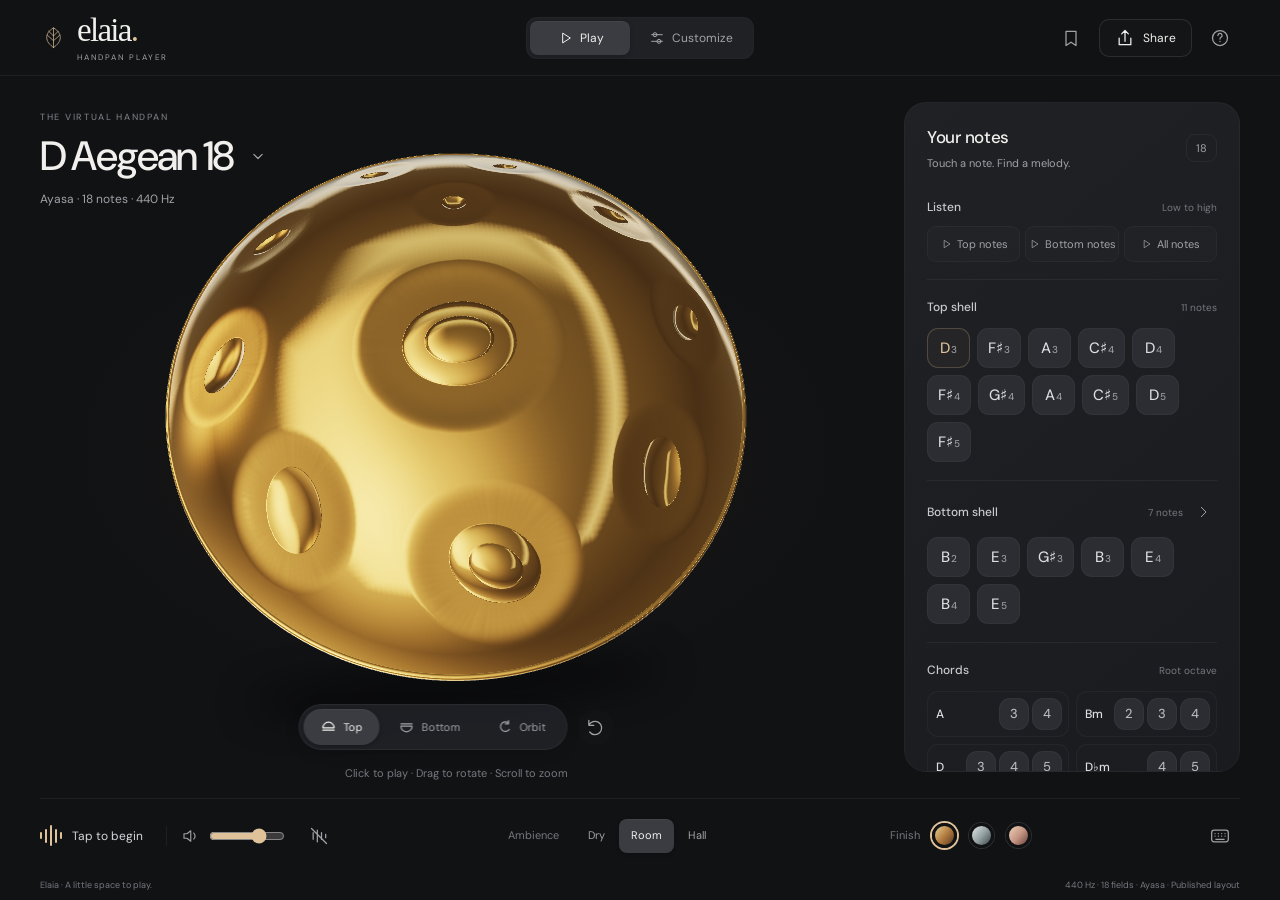
==== commit 0b7a8abc: "Fix edit rollback and speedrun state; gate deployment on tests" ====
--- a/Elaia-handpan-player/index.html
+++ b/Elaia-handpan-player/index.html
@@ -118,7 +118,7 @@
   <dialog id="scale-dialog" class="modal scale-modal" aria-labelledby="scale-dialog-title">
     <div class="modal-heading"><div><span class="eyebrow">THE INSTRUMENT COLLECTION</span><h2 id="scale-dialog-title">Find your sound.</h2></div><button class="icon-button close-dialog" aria-label="Close scale picker">×</button></div>
     <label class="search-box"><svg viewBox="0 0 24 24"><circle cx="10" cy="10" r="6"/><path d="m15 15 5 5"/></svg><input id="scale-search" type="search" placeholder="Search instruments, keys, or note counts…" aria-label="Search scales"></label>
-    <div id="scale-filters" class="scale-filters"><button data-family="All" class="active">15 Ayasa instruments</button></div>
+    <p class="scale-count">15 Ayasa instruments</p>
     <div id="scale-list" class="scale-list"></div>
     <p class="modal-footnote">15 published Ayasa layouts. Switching instruments is undoable.</p>
   </dialog>
--- a/Elaia-handpan-player/style.css
+++ b/Elaia-handpan-player/style.css
@@ -258,8 +258,7 @@
 .search-box input { width:100%; color:var(--text); outline:none; border:0; background:none; padding:13px 0; font-size:12px }
 .search-box input::placeholder { color:var(--dim) }
 .search-box:focus-within { border-color:#dfc19a77 }
-.scale-filters { margin:18px 0 12px }
-.scale-filters button { font-size:11px; color:var(--muted); padding:0 }
+.scale-count { margin:18px 0 12px; font-size:11px; color:var(--muted) }
 .scale-list { display:grid; grid-template-columns:1fr 1fr; gap:10px; max-height:430px; overflow:auto; overscroll-behavior:contain; scrollbar-width:thin; scrollbar-color:#ffffff22 transparent }
 .scale-option { display:flex; flex-direction:column; text-align:left; gap:7px; padding:17px; border:1px solid #ffffff0d; border-radius:14px; background:#ffffff03 }
 .scale-option:hover { background:#ffffff08; border-color:#dfc19a44 }
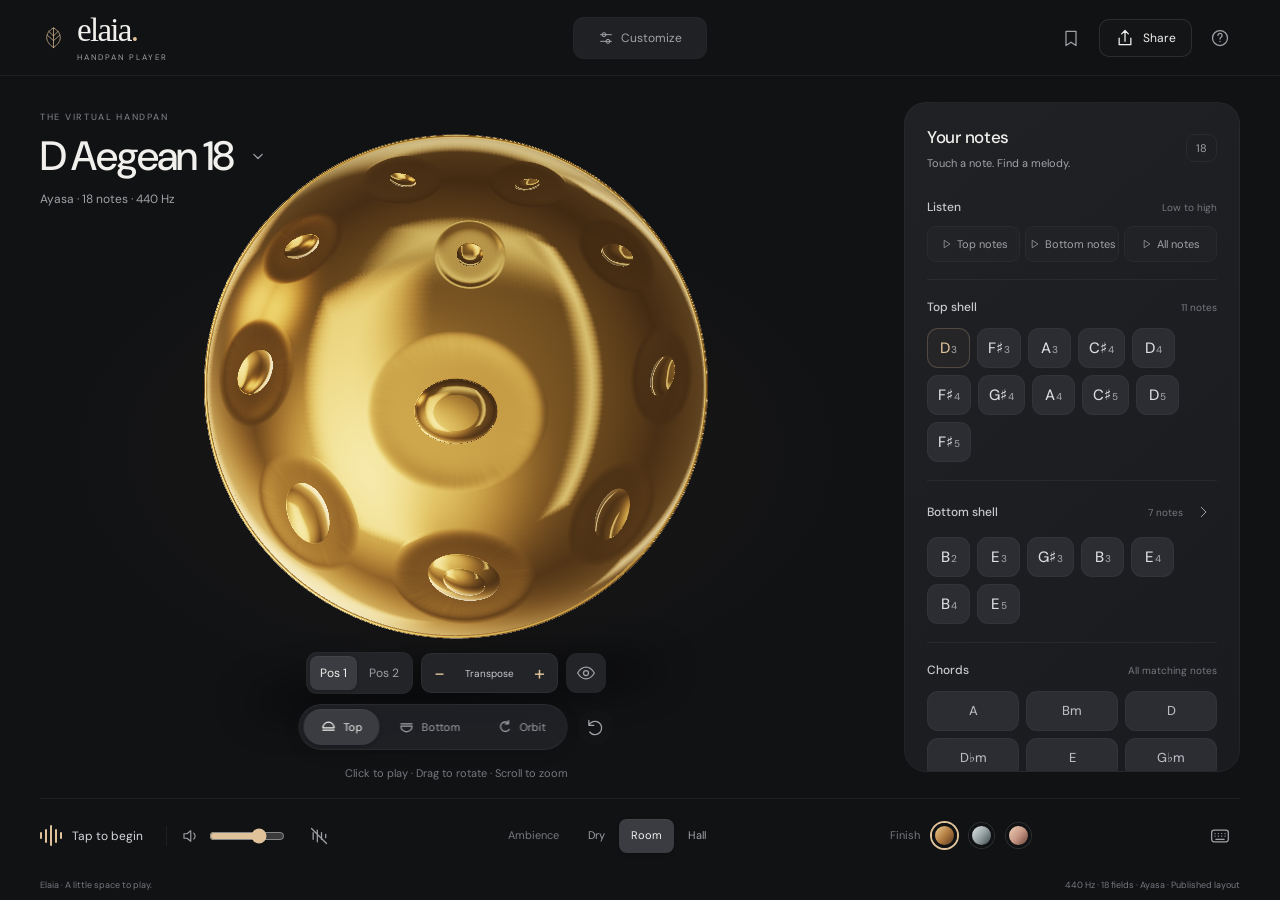
==== commit a66b42e8: "Apply Elaia handpan player specifications" ====
--- a/Elaia-handpan-player/index.html
+++ b/Elaia-handpan-player/index.html
@@ -17,8 +17,7 @@
         <span>elaia<span class="brand-dot">.</span><small>HANDPAN PLAYER</small></span>
       </a>
       <div class="mode-switch segmented" role="group" aria-label="Player mode">
-        <button id="play-mode-btn" class="active" aria-pressed="true"><svg viewBox="0 0 24 24"><path d="m9 5 11 7-11 7Z"/></svg>Play</button>
-        <button id="advanced-btn" aria-pressed="false" aria-label="Customize instrument, advanced mode"><svg viewBox="0 0 24 24"><path d="M4 7h16M4 17h16"/><circle cx="9" cy="7" r="3"/><circle cx="15" cy="17" r="3"/></svg><span class="desktop-label">Customize</span><span class="mobile-label">Edit</span></button>
+        <button id="advanced-btn" aria-pressed="false" aria-label="Customize instrument, advanced mode"><svg viewBox="0 0 24 24"><path d="M4 7h16M4 17h16"/><circle cx="9" cy="7" r="3"/><circle cx="15" cy="17" r="3"/></svg><span class="desktop-label">Customize</span><span class="mobile-label">Customize</span></button>
       </div>
       <nav class="header-actions" aria-label="Instrument collection and sharing">
         <button id="library-btn" class="icon-button" aria-label="Saved instruments" title="Saved instruments"><svg viewBox="0 0 24 24"><path d="M6 4h12v17l-6-4-6 4Z"/></svg></button>
@@ -38,9 +37,15 @@
         <div class="instrument-glow" aria-hidden="true"></div>
         <div class="ground-shadow" aria-hidden="true"></div>
         <canvas id="instrument" aria-label="Interactive 3D handpan. Tap a tone field to play; drag the shell to rotate." tabindex="0"></canvas>
+        <svg id="bottom-overlay" class="bottom-overlay" aria-hidden="true" hidden></svg>
         <div id="field-labels" class="field-labels" aria-hidden="true"></div>
         <div id="graphics-error" class="graphics-error" hidden><p>3D rendering is unavailable in this browser.</p><small>You can still play every note using the note buttons or keyboard.</small></div>
         <div id="edit-banner" class="edit-banner" hidden><span class="status-dot"></span><span id="edit-message">Drag a field to move it</span><button id="done-edit" class="text-button">Done</button></div>
+        <div class="stage-tools">
+          <div class="segmented position-control" role="group" aria-label="Playing position"><button data-position="1" aria-pressed="true" class="active" title="One outer note faces the player">Pos 1</button><button data-position="2" aria-pressed="false" title="A pair of outer notes faces the player">Pos 2</button></div>
+          <div class="stepper" role="group" aria-label="Transpose instrument"><button id="transpose-down" aria-label="Transpose down to the next supported key">−</button><output id="transpose-value" aria-live="polite">Transpose</output><button id="transpose-up" aria-label="Transpose up to the next supported key">+</button></div>
+          <button id="bottom-overlay-btn" class="icon-button" aria-label="Show bottom notes through the top shell" aria-pressed="false" title="Show bottom notes through the top shell"><svg viewBox="0 0 24 24" aria-hidden="true"><path d="M2 12s4-7 10-7 10 7 10 7-4 7-10 7-10-7-10-7Z"/><circle cx="12" cy="12" r="3"/></svg></button>
+        </div>
         <div class="view-controls">
           <div class="segmented view-segment" role="group" aria-label="Instrument view">
             <button data-view="top" class="active" aria-pressed="true"><svg viewBox="0 0 20 20"><path d="M3 11a7 7 0 0 1 14 0ZM3 14h14"/></svg>Top</button>
@@ -79,13 +84,13 @@
             <div id="field-inspector" class="field-inspector" hidden>
               <div class="inspector-heading"><h3 id="selected-field-title">Tone field</h3><div class="inspector-actions"><button id="audition-btn" class="icon-button" aria-label="Play selected note" title="Play selected note"><svg viewBox="0 0 24 24"><path d="m9 5 11 7-11 7Z"/></svg></button><button id="close-inspector" class="icon-button" aria-label="Deselect tone field">×</button></div></div>
               <div class="note-editor"><div class="pitch-stepper"><button id="field-down" aria-label="Lower note by one semitone">−</button><select id="field-note" aria-label="Tone field note"></select><button id="field-up" aria-label="Raise note by one semitone">+</button></div><span id="field-frequency"></span></div>
-              <div class="setting-row"><span id="field-shell-label">Shell</span><div class="segmented" role="group" aria-labelledby="field-shell-label"><button data-side="top" aria-pressed="true">Top</button><button data-side="bottom" aria-pressed="false">Bottom</button></div></div>
-              <details id="field-details" class="field-details"><summary>Field geometry <svg viewBox="0 0 24 24"><path d="m9 5 7 7-7 7"/></svg></summary><div class="geometry-controls"><label class="control-label" for="field-shape">Shape</label><select id="field-shape" aria-label="Tone field shape"><option value="dome">Convex dome</option><option value="dimple">Concave dimple</option><option value="pure">Pure · small dimple</option></select><p class="geometry-hint">A raised dome, an inward dimple, or a small pure cap.</p><label class="range-label" for="field-size">Size <output id="field-size-value"></output></label><input id="field-size" type="range" min="0.07" max="0.4" step="0.005"><label class="range-label" for="field-angle">Rotation <output id="field-angle-value"></output></label><input id="field-angle" type="range" min="-180" max="180" step="1"></div></details>
+              <p id="field-shell-label" class="setting-description"></p>
+              <details id="field-details" class="field-details"><summary>Field geometry <svg viewBox="0 0 24 24"><path d="m9 5 7 7-7 7"/></svg></summary><div class="geometry-controls"><label class="control-label" for="field-shape">Shape</label><select id="field-shape" aria-label="Tone field shape"><option value="dome">Convex dome</option><option value="dimple">Concave dimple</option><option value="pure">Pure · circular</option></select><p class="geometry-hint">Dimensions follow the note. Notes above E5 are circular pure tones.</p><p id="field-dimensions" class="setting-description"></p><label class="range-label" for="field-angle">Rotation <output id="field-angle-value"></output></label><input id="field-angle" type="range" min="-180" max="180" step="1"></div></details>
               <button id="remove-field" class="danger-button"><svg viewBox="0 0 24 24"><path d="M4 7h16M9 7V4h6v3M6 7l1 13h10l1-13M10 11v5M14 11v5"/></svg>Remove field</button>
             </div>
           </div>
           <div id="tuning-settings" role="tabpanel" aria-labelledby="tuning-tab" hidden>
-            <div class="settings-group"><h3>Pitch</h3><div class="setting-row"><span id="pitch-label">Reference tuning</span><div id="pitch-control" class="segmented" role="group" aria-labelledby="pitch-label"><button data-pitch="440" class="active" aria-pressed="true">440 Hz</button><button data-pitch="432" aria-pressed="false">432 Hz</button></div></div><div class="setting-row"><label for="transpose-value">Transpose</label><div class="stepper"><button id="transpose-down" aria-label="Transpose down one semitone">−</button><output id="transpose-value" aria-live="polite">Original</output><button id="transpose-up" aria-label="Transpose up one semitone">+</button></div></div><p class="setting-description">Shift every note together. Your layout stays in place.</p></div>
+            <div class="settings-group"><h3>Pitch</h3><div class="setting-row"><span id="pitch-label">Reference tuning</span><div id="pitch-control" class="segmented" role="group" aria-labelledby="pitch-label"><button data-pitch="440" class="active" aria-pressed="true">440 Hz</button><button data-pitch="432" aria-pressed="false">432 Hz</button></div></div><p class="setting-description">Transpose beside the instrument. Keys containing B♭4 are skipped. Bottom notes start at G♯2.</p></div>
             <div class="settings-group"><h3>Sound</h3><p id="sample-status" class="setting-description" aria-live="polite">Loading recordings…</p><div id="tuning-playback"></div><div id="tuning-space"></div></div>
             <div class="settings-group"><h3>Appearance</h3><div id="tuning-finish"></div></div>
           </div>
@@ -94,7 +99,7 @@
         <div class="notes-overview">
           <section id="top-card" class="note-card" data-play-section="top"><div class="card-heading"><h2>Top shell</h2><span id="top-count">11 notes</span></div><div id="top-notes" class="note-grid"></div></section>
           <section id="bottom-card" class="note-card bottom-card" data-play-section="bottom"><div class="card-heading"><h2>Bottom shell</h2><span id="bottom-count">7 notes</span><button id="bottom-view" class="mini-button" aria-label="View bottom shell" title="View bottom shell"><svg viewBox="0 0 24 24"><path d="m8 5 7 7-7 7"/></svg></button></div><div id="bottom-notes" class="note-grid"></div><p id="bottom-empty" class="empty-notes">No bottom notes yet.<br><button id="add-bottom-link" class="text-button">Add a bottom note</button></p></section>
-          <section id="chord-card" class="note-card chord-card" data-play-section="chords"><div class="card-heading"><h2>Chords</h2><span>Root octave</span></div><div id="chords" class="chord-grid"></div><p id="chord-detail" class="chord-detail" aria-live="polite">Choose a root octave to hear its notes.</p></section>
+          <section id="chord-card" class="note-card chord-card" data-play-section="chords"><div class="card-heading"><h2>Chords</h2><span>All matching notes</span></div><div id="chords" class="chord-grid"></div><p id="chord-detail" class="chord-detail" aria-live="polite">Choose a chord to hear every matching note, low to high.</p></section>
         </div>
         <div id="editor-footer" class="editor-footer" hidden><span><span class="status-dot"></span>Changes stay on this device</span><button id="reset-layout" class="text-button reset-layout">Reset layout</button></div>
         <div id="normal-panel-footer" class="panel-footer"><button id="customize-link" class="text-button">Make this instrument your own <svg viewBox="0 0 24 24"><path d="m9 5 7 7-7 7"/></svg></button></div>
@@ -140,7 +145,7 @@
   </dialog>
   <dialog id="help-dialog" class="modal compact-modal" aria-labelledby="help-dialog-title">
     <div class="modal-heading"><div><span class="eyebrow">QUICK GUIDE</span><h2 id="help-dialog-title">Meet your handpan.</h2></div><button class="icon-button close-dialog" aria-label="Close help">×</button></div>
-    <div class="help-items"><p><b>Play.</b> Tap a tone field or a note button. Use more than one finger for chords. Tap the bare shell for a finger slap. Chord buttons choose the root octave; the notes you hear appear below.</p><p><b>Listen.</b> Top notes, Bottom notes, and All notes play from lowest to highest. Tap Stop or play a note yourself to take over.</p><p><b>Explore.</b> Drag the shell to orbit. Scroll or pinch to zoom. Flip to the bottom to discover another side. Right or middle drag always orbits, including while editing.</p><p><b>Make it yours.</b> Choose Customize → Layout. The + button opens Add notes. Keep tapping Add to continue up the scale; Done opens the last field for editing. Unassigned creates a silent field to tune later. Top notes fill default positions, then form a symmetric inner cluster of up to five. Dragging, resizing, rotating, or changing a field's shell gives you manual control. Original restores the factory instrument; Undo brings your edits back. Open Sound &amp; tuning for 432/440 Hz and transpose.</p><p><b>Keep it.</b> Your current layout stays on this device automatically. Save &amp; get link keeps a named copy and gives you a URL that recreates it, including every custom field.</p><p><b>Keyboard.</b> <kbd>Space</kbd> plays the first field, then <kbd>A</kbd> through <kbd>;</kbd>, then <kbd>Q</kbd> through <kbd>P</kbd>. Hold <kbd>Shift</kbd> for a soft touch; <kbd>Alt</kbd> for a stronger strike. <kbd>M</kbd> damps. <kbd>Esc</kbd> exits editing.</p></div>
+    <div class="help-items"><p><b>Play.</b> Tap a tone field or a note button. Use more than one finger for chords. Tap the bare shell for a finger slap. Each chord button arpeggiates every matching note on both shells, from low to high.</p><p><b>Listen.</b> Top notes, Bottom notes, and All notes play from lowest to highest. Tap Stop or play a note yourself to take over.</p><p><b>Explore.</b> Drag the shell to orbit. Scroll or pinch to zoom. Top and Bottom look straight down at each shell. Pos 1 and Pos 2 switch the playing orientation. The eye button shows bottom notes through the top. Right or middle drag always orbits, including while editing.</p><p><b>Make it yours.</b> Choose Customize → Layout. The + button opens Add notes. Keep tapping Add to continue up the scale; Done opens the last field for editing. Unassigned creates a silent field to tune later. Top notes fill default positions, then form a symmetric inner cluster of up to five. Dragging or rotating a field gives you manual control. Dimensions follow its pitch; larger fields need enough room. Original restores the factory instrument; Undo brings your edits back. Use transpose beside the instrument; Open Sound &amp; tuning for 432/440 Hz.</p><p><b>Keep it.</b> Your current layout stays on this device automatically. Save &amp; get link keeps a named copy and gives you a URL that recreates it, including every custom field.</p><p><b>Keyboard.</b> <kbd>Space</kbd> plays the first field, then <kbd>A</kbd> through <kbd>;</kbd>, then <kbd>Q</kbd> through <kbd>P</kbd>. Hold <kbd>Shift</kbd> for a soft touch; <kbd>Alt</kbd> for a stronger strike. <kbd>M</kbd> damps. <kbd>Esc</kbd> exits editing.</p></div>
   </dialog>
   <div id="toast" class="toast" role="status" aria-live="polite" hidden></div>
   <noscript><p class="noscript">Elaia needs JavaScript to render and play your handpan.</p></noscript>
--- a/Elaia-handpan-player/style.css
+++ b/Elaia-handpan-player/style.css
@@ -34,7 +34,7 @@
 .segmented button { border-radius:8px; color:var(--muted); font-size:12px; white-space:nowrap; min-height:34px; padding:6px 12px }
 .segmented button:hover { color:var(--text) }
 .segmented button.active,.segmented button[aria-pressed=true] { background:#3a3c41; color:var(--text); box-shadow:0 1px 4px #0003,inset 0 1px 0 #ffffff0a }
-.mode-switch { background:#202125; min-width:228px }
+.mode-switch { background:#202125; min-width:134px }
 .mode-switch button { display:flex; align-items:center; justify-content:center; gap:7px; flex:1; min-height:34px; padding:5px 17px }
 .mode-switch svg { width:16px; height:16px }
 .mode-switch #advanced-btn.active { color:var(--accent) }
@@ -62,6 +62,14 @@
 .view-segment button { display:flex; gap:7px; align-items:center; min-height:36px; padding:8px 17px; border-radius:22px; font-size:11px }
 .view-segment button svg { width:16px; height:16px }
 .view-controls>.icon-button { background:#ffffff03; width:36px; height:36px; border-radius:50% }
+.stage-tools { position:absolute; bottom:104px; left:50%; transform:translateX(-50%); display:flex; align-items:center; justify-content:center; gap:8px; max-width:calc(100% - 24px); width:max-content; z-index:3 }
+.stage-tools .segmented,.stage-tools .stepper,.stage-tools>.icon-button { background:#25262bf2; backdrop-filter:blur(16px) }
+.stage-tools .position-control button { padding:6px 10px }
+.stage-tools .stepper output { min-width:65px; font-size:10px }
+.stage-tools>.icon-button.active { color:#9acbf2; background:#233e53 }
+.bottom-overlay { position:absolute; inset:0; width:100%; height:100%; pointer-events:none; z-index:2; overflow:hidden }
+.bottom-overlay path { fill:#67b8f00d; stroke:#9acbf2; stroke-width:1.5; stroke-dasharray:5 4; vector-effect:non-scaling-stroke }
+.bottom-overlay text { fill:#bce1ff; stroke:#111214; stroke-width:3px; paint-order:stroke; text-anchor:middle; dominant-baseline:central; font-size:11px; font-weight:600 }
 .stage-hint { position:absolute; bottom:17px; width:100%; color:var(--dim); text-align:center; font-size:11px; z-index:2; pointer-events:none }
 .edit-banner { position:absolute; top:144px; left:0; display:flex; align-items:center; gap:8px; color:var(--muted); font-size:11px; z-index:3 }
 .edit-banner .status-dot { background:var(--accent) }
@@ -101,11 +109,8 @@
 .note-chip kbd { position:absolute; right:-2px; bottom:-4px; font-size:8px }
 .chord-chip { font-size:13px; min-height:36px; min-width:0; color:#babcc2; padding:7px 11px }
 .chord-chip.sounding { color:#ffddb1; border-color:#e8c28c70; background:#dfc19a20 }
-.chord-grid { display:grid; grid-template-columns:repeat(2,minmax(0,1fr)); gap:7px }
-.chord-family { display:flex; flex-wrap:wrap; align-items:center; gap:5px; padding:6px; border:1px solid #ffffff09; border-radius:11px; background:#ffffff02; min-width:0 }
-.chord-name { flex:1; font-size:12px; font-weight:500; padding:0 2px; color:#dedee1 }
-.chord-voicings { display:flex; flex-wrap:wrap; gap:3px; max-width:100% }
-.chord-chip { min-width:30px; min-height:32px; padding:5px 7px; font-variant-numeric:tabular-nums }
+.chord-grid { display:grid; grid-template-columns:repeat(3,minmax(0,1fr)); gap:7px }
+.chord-chip { min-width:30px; min-height:40px; padding:7px; font-variant-numeric:tabular-nums }
 .chord-detail { color:var(--muted); font-size:10px; line-height:1.7; margin-top:12px; min-height:34px }
 .card-footnote { color:var(--dim); font-size:10px; margin-top:13px }
 .empty-notes { color:var(--muted); line-height:1.9; font-size:12px }
@@ -296,7 +301,7 @@
   body:not(.advanced) .side-panel { max-height:clamp(568px,calc(100svh - 230px),888px); overflow-y:auto; overscroll-behavior:contain; scrollbar-width:thin; scrollbar-color:#ffffff18 transparent }
 }
 @media (max-width:1150px) { :root { --gutter:26px } .workspace { grid-template-columns:minmax(0,1fr) 310px; gap:22px } .side-panel { padding:20px } .stage-badge { display:none } .sound-controls { gap:10px } .ambience-control { gap:6px } .bottom-bar { gap:12px } .toolbar-label { font-size:10px } .ambience-control .segmented button { padding:6px 9px } }
-@media (max-width:900px) and (min-width:701px) { :root { --gutter:20px } .workspace { grid-template-columns:minmax(0,1fr) 280px; gap:18px } .side-panel { padding:17px } h1 { font-size:34px; letter-spacing:-1.3px } .mode-switch { min-width:208px } .help-button { display:none } .finish-control .toolbar-label { display:none } .sound-button { min-width:102px; font-size:11px } .volume-control input { width:56px } .note-chip { min-width:39px; padding:6px 9px; font-size:14px } .pitch-stepper select { min-width:78px; font-size:22px } .pitch-stepper button { width:32px } .note-editor { gap:8px } .note-editor>span { font-size:10px } }
+@media (max-width:900px) and (min-width:701px) { :root { --gutter:20px } .workspace { grid-template-columns:minmax(0,1fr) 280px; gap:18px } .side-panel { padding:17px } h1 { font-size:34px; letter-spacing:-1.3px } .mode-switch { min-width:134px } .help-button { display:none } .finish-control .toolbar-label { display:none } .sound-button { min-width:102px; font-size:11px } .volume-control input { width:56px } .note-chip { min-width:39px; padding:6px 9px; font-size:14px } .pitch-stepper select { min-width:78px; font-size:22px } .pitch-stepper button { width:32px } .note-editor { gap:8px } .note-editor>span { font-size:10px } }
 @media (max-width:700px) {
   :root { --gutter:20px; --header-height:64px; --editor-height:clamp(288px,40dvh,360px) }
   .masthead { gap:10px; padding:0 18px; grid-template-columns:auto 1fr auto }
@@ -327,6 +332,11 @@
   .view-controls { bottom:35px; gap:8px }
   .view-segment button { min-height:44px; font-size:11px; padding:7px 15px }
   .view-controls>.icon-button { width:44px; height:44px }
+  .stage-tools { bottom:89px; gap:6px }
+  .stage-tools .position-control button,.stage-tools .stepper button,.stage-tools>.icon-button { min-height:44px }
+  .stage-tools .position-control button { min-width:44px; padding:6px 8px; font-size:11px }
+  .stage-tools .stepper button,.stage-tools>.icon-button { width:44px }
+  .stage-tools .stepper output { min-width:52px }
   .side-panel { margin:0; padding:0 20px; width:100%; border:0; border-radius:0; background:none; align-self:stretch }
   .panel-intro,.panel-footer { display:none }
   .play-tabs { display:flex; border-radius:11px; background:#202125; margin:0 0 8px }
@@ -369,6 +379,7 @@
   body.advanced h1 { font-size:25px; letter-spacing:-.8px }
   body.advanced .instrument-heading p { font-size:10px; margin-top:5px }
   body.advanced .view-controls { bottom:13px }
+  body.advanced .stage-tools { bottom:67px }
   body.advanced .stage-hint,body.advanced .edit-banner { display:none }
   body.advanced .side-panel { position:fixed; bottom:0; left:0; right:0; height:calc(var(--editor-height) + env(safe-area-inset-bottom)); max-height:none; padding:0 20px max(12px,env(safe-area-inset-bottom)); margin:0; border:1px solid #ffffff0c; border-bottom:0; border-radius:22px 22px 0 0; background:#202125; overflow-y:auto; z-index:5; box-shadow:0 -10px 40px #0003 }
   body.advanced .editor-heading { position:sticky; top:0; z-index:3; background:#202125; min-height:54px; margin:0; padding:5px 0; gap:6px; border-radius:22px 22px 0 0 }
@@ -437,6 +448,9 @@
   .note-editor>span { font-size:10px }
   .pitch-stepper { max-width:192px }
 }
+@media (max-height:650px) and (max-width:700px) and (orientation:portrait) {
+  :root { --editor-height:clamp(180px,34dvh,230px) }
+}
 @media (max-height:600px) and (max-width:700px) and (orientation:landscape) {
   :root { --editor-height:0px; --header-height:56px }
   body.advanced .workspace { display:grid; grid-template-columns:minmax(0,1fr) 300px }
@@ -461,6 +475,9 @@
   h1 { font-size:24px; letter-spacing:-.7px }
   .instrument-heading p { font-size:10px; margin-top:4px }
   .view-controls { bottom:9px; gap:5px }
+  .stage-tools { bottom:53px; gap:5px }
+  .stage-tools .position-control button { padding:5px 7px; font-size:10px }
+  .stage-tools .stepper button { width:29px }
   .view-segment button { min-height:32px; padding:5px 11px; font-size:10px }
   .view-controls>.icon-button { height:32px; width:32px }
   .side-panel { align-self:stretch; overflow-y:auto; margin:8px 0; padding:12px 14px; border-radius:16px }
